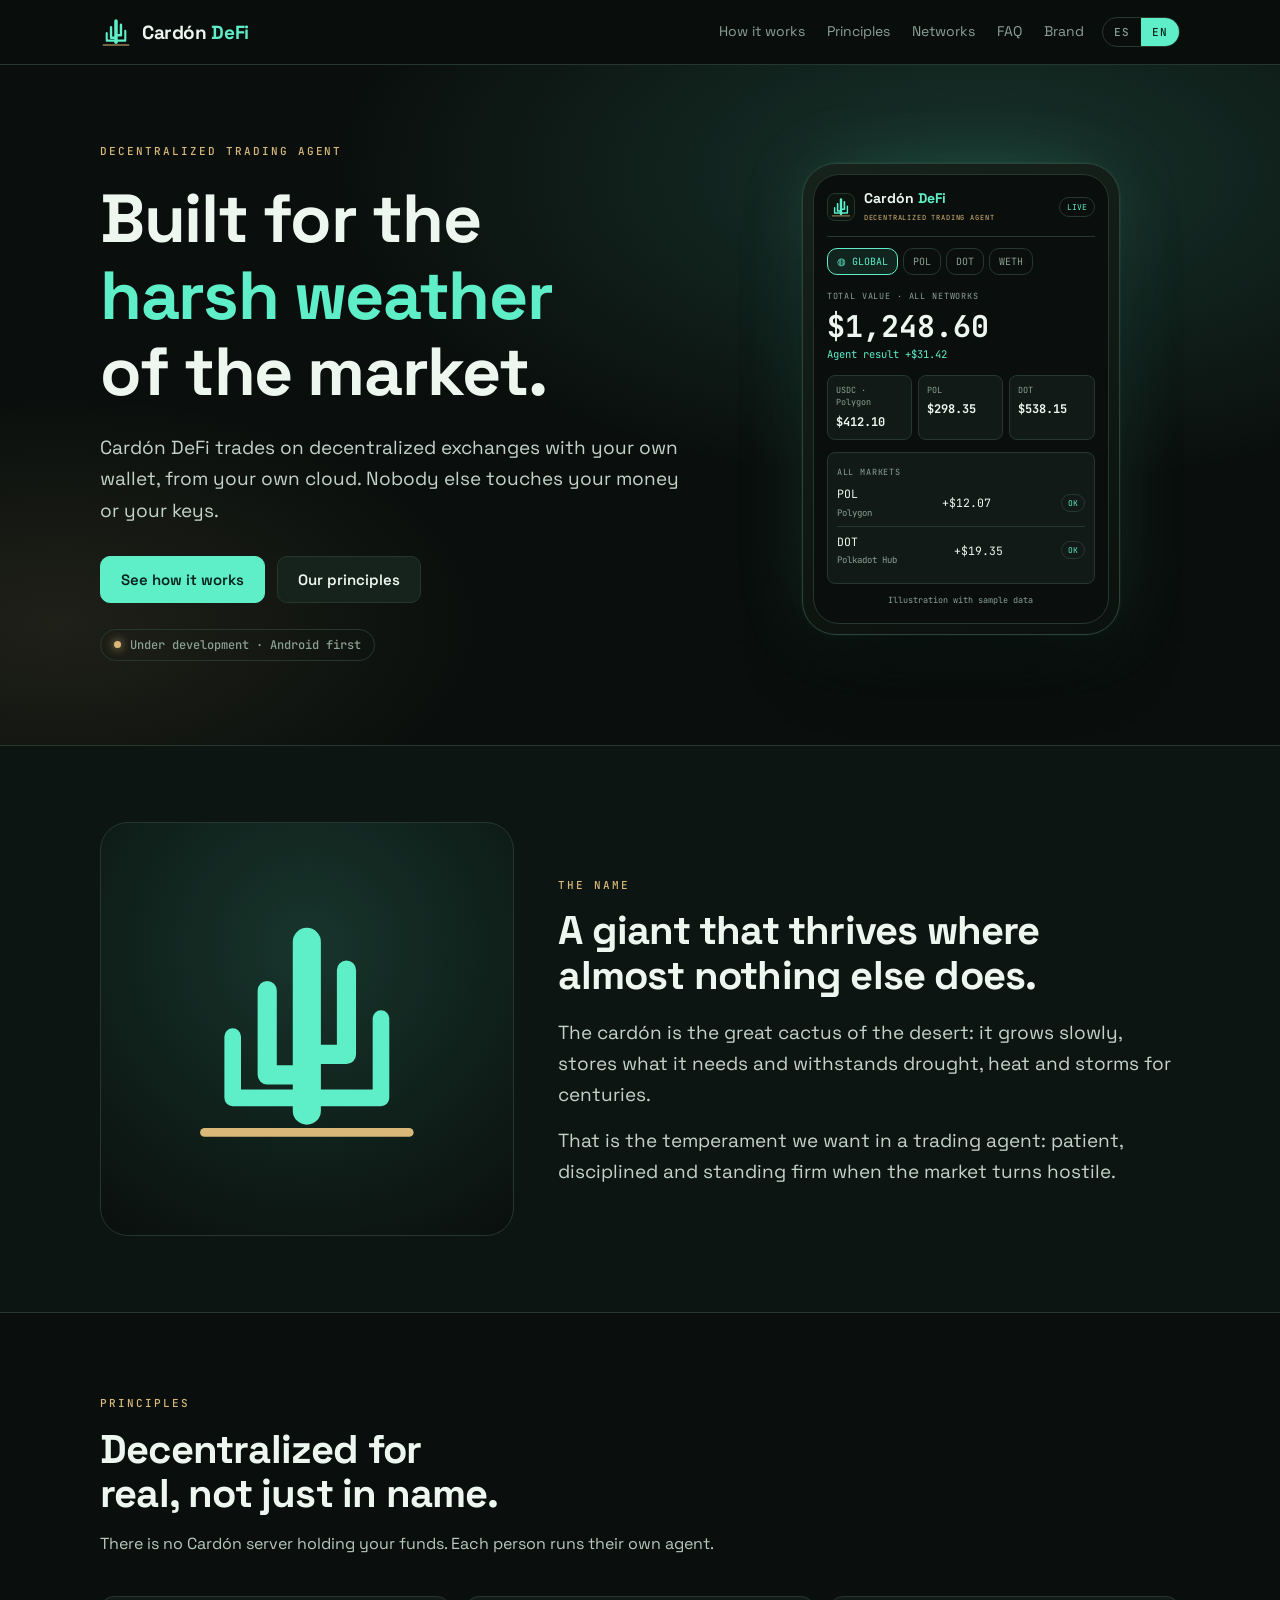
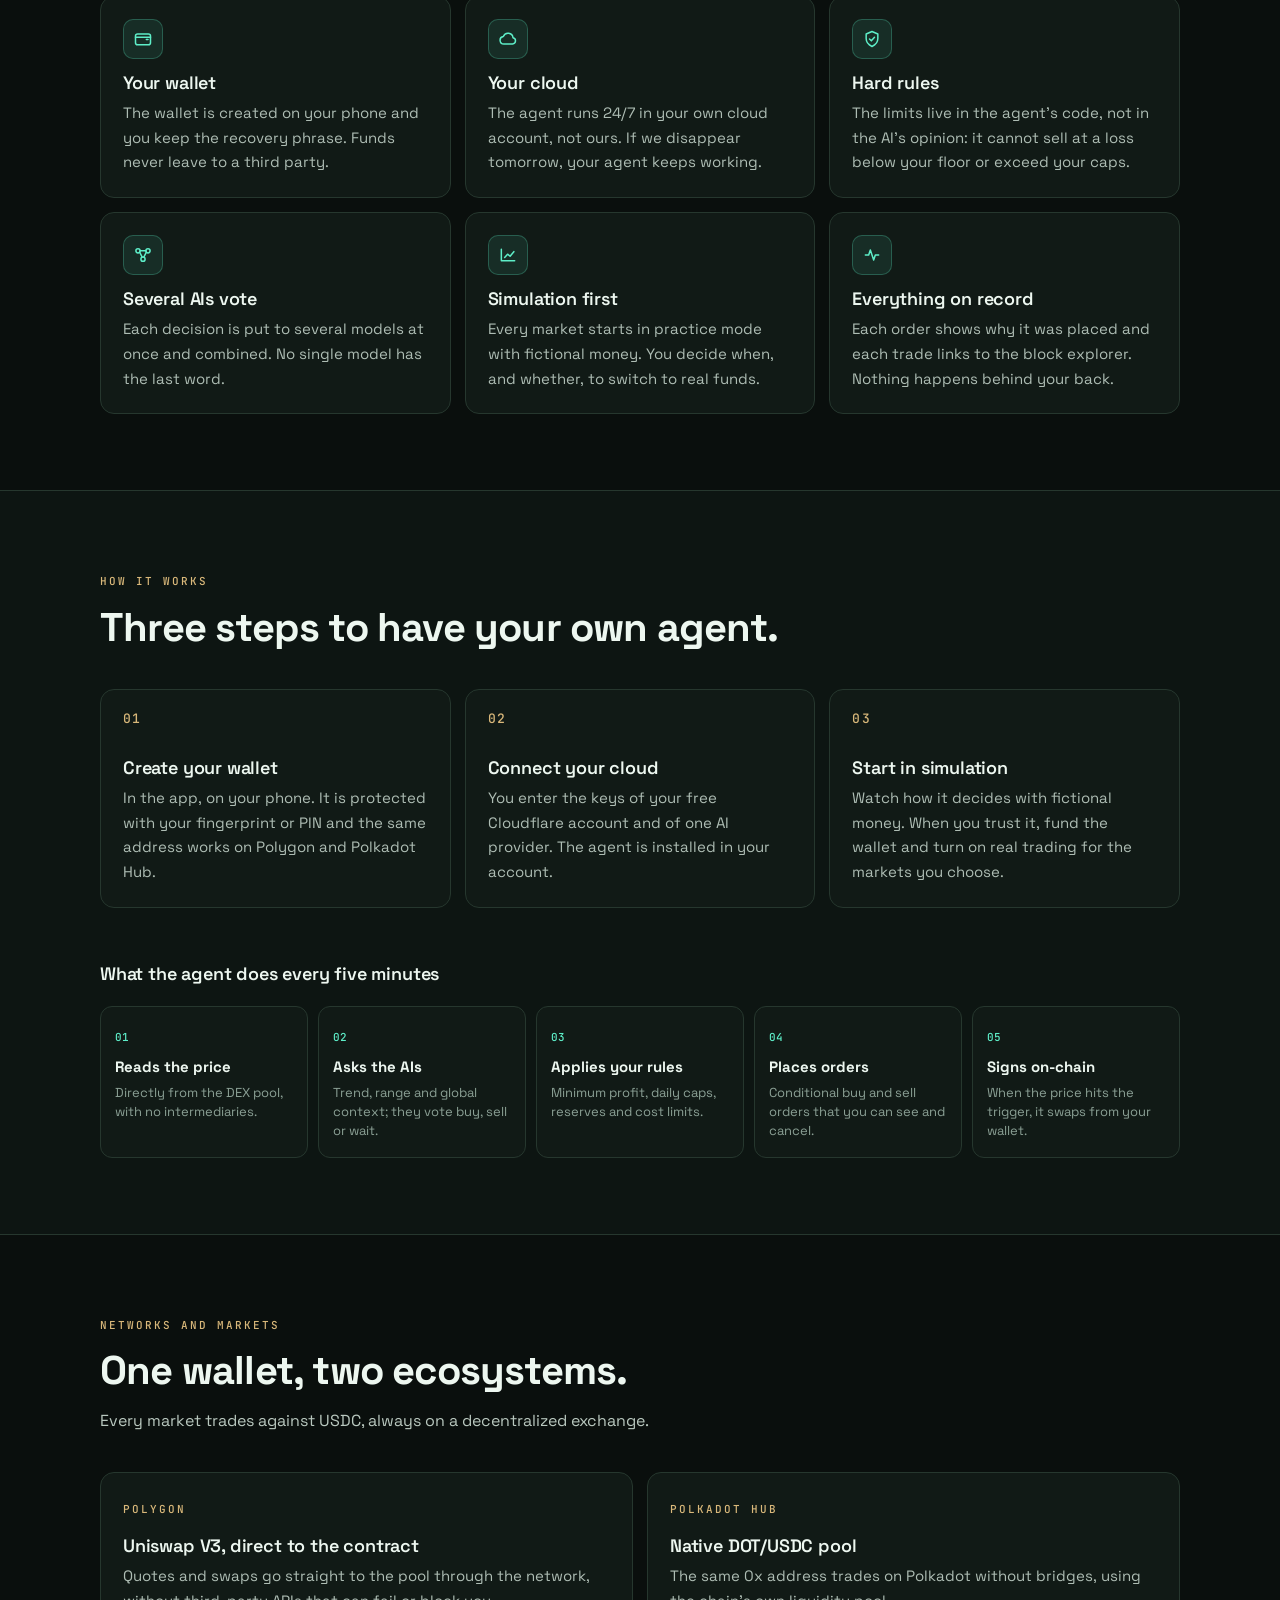
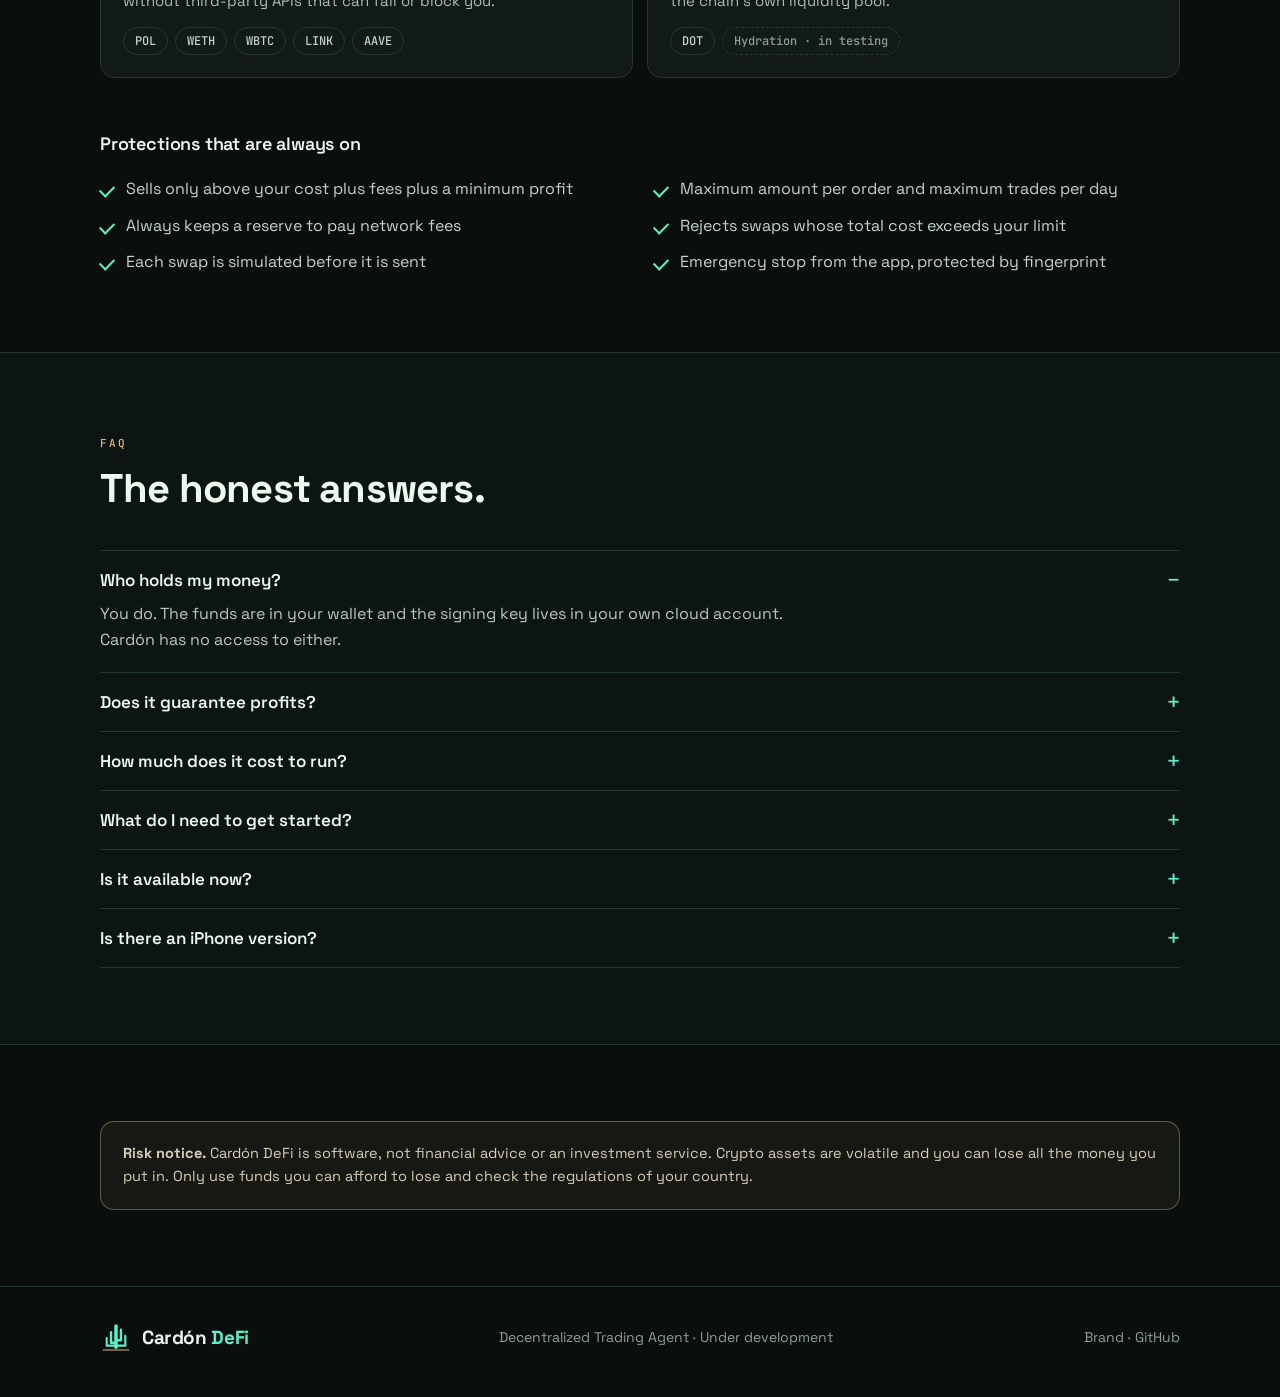
==== index.html @ 36d57e20 "Sitio y guía de marca de Cardón DeFi Co-Authored-By: Claude Opus 5.5 <noreply@anthropic.com>" ====
<!doctype html>
<html lang="es"><head><meta charset="utf-8"><meta name="viewport" content="width=device-width,initial-scale=1">
<title data-es="Cardón DeFi · Agente de Trading Descentralizado" data-en="Cardón DeFi · Decentralized Trading Agent">Cardón DeFi · Agente de Trading Descentralizado</title>
<meta name="description" content="Agente de trading que opera en DEX con tu propia wallet y desde tu propia nube. Nadie más custodia tu dinero ni tus claves.">
<meta name="theme-color" content="#0a0f0d">
<link rel="canonical" href="https://tradiabot.github.io/cardon/">
<meta property="og:type" content="website"><meta property="og:title" content="Cardón DeFi · Agente de Trading Descentralizado"><meta property="og:description" content="Agente de trading que opera en DEX con tu propia wallet y desde tu propia nube. Nadie más custodia tu dinero ni tus claves."><meta property="og:image" content="https://tradiabot.github.io/cardon/assets/og.png"><meta property="og:url" content="https://tradiabot.github.io/cardon/">
<meta name="twitter:card" content="summary_large_image">
<link rel="icon" href="assets/favicon.svg" type="image/svg+xml"><link rel="apple-touch-icon" href="assets/icon-192.png">
<link rel="preconnect" href="https://fonts.googleapis.com"><link rel="preconnect" href="https://fonts.gstatic.com" crossorigin>
<link href="https://fonts.googleapis.com/css2?family=JetBrains+Mono:wght@400;500;700&family=Space+Grotesk:wght@400;500;600;700&display=swap" rel="stylesheet">
<link rel="stylesheet" href="style.css"></head><body>
<header class="nav"><div class="wrap"><a class="logo" href="./" aria-label="Cardón DeFi"><svg viewBox="0 0 100 100" fill="none" stroke-linecap="round" stroke-linejoin="round" aria-hidden="true"><path d="M50 82 L50 16" stroke="currentColor" stroke-width="11"/><path d="M50 60 L65.5 60 L65.5 27" stroke="currentColor" stroke-width="7.5"/><path d="M50 68 L34.5 68 L34.5 35" stroke="currentColor" stroke-width="7.5"/><path d="M50 77 L21 77 L21 53" stroke="currentColor" stroke-width="6.5"/><path d="M50 77 L79 77 L79 46" stroke="currentColor" stroke-width="6.5"/><path d="M10 90.5 L90 90.5" stroke="#d9b87a" stroke-width="3.5"/></svg><span>Cardón <b>DeFi</b></span></a>
<nav><a href="./#como" data-en="How it works">Cómo funciona</a><a href="./#principios" data-en="Principles">Principios</a><a href="./#redes" data-en="Networks">Redes</a><a href="./#preguntas" data-en="FAQ">Preguntas</a><a href="brand.html" data-en="Brand">Marca</a></nav>
<div class="lang" role="group" aria-label="Idioma / Language"><button data-lang="es" aria-pressed="true">ES</button><button data-lang="en" aria-pressed="false">EN</button></div></div></header>

<main>
<section class="hero"><div class="wrap"><div>
<span class="eyebrow" data-en="Decentralized Trading Agent">Agente de Trading Descentralizado</span>
<h1 data-en="Built for the <span class='accent'>harsh weather</span> of the market.">Hecho para la <span class="accent">intemperie</span> del mercado.</h1>
<p class="lead" data-en="Cardón DeFi trades on decentralized exchanges with your own wallet, from your own cloud. Nobody else touches your money or your keys.">Cardón DeFi opera en exchanges descentralizados con tu propia wallet y desde tu propia nube. Nadie más toca tu dinero ni tus claves.</p>
<div class="cta"><a class="btn primary" href="#como" data-en="See how it works">Ver cómo funciona</a><a class="btn" href="#principios" data-en="Our principles">Nuestros principios</a></div>
<div class="status"><i></i><span data-en="Under development · Android first">En desarrollo · primero en Android</span></div>
</div>
<div class="phone" aria-hidden="true"><div class="screen">
<div class="s-top"><svg viewBox="0 0 100 100" fill="none" stroke-linecap="round" stroke-linejoin="round" aria-hidden="true"><path d="M50 82 L50 16" stroke="currentColor" stroke-width="11"/><path d="M50 60 L65.5 60 L65.5 27" stroke="currentColor" stroke-width="7.5"/><path d="M50 68 L34.5 68 L34.5 35" stroke="currentColor" stroke-width="7.5"/><path d="M50 77 L21 77 L21 53" stroke="currentColor" stroke-width="6.5"/><path d="M50 77 L79 77 L79 46" stroke="currentColor" stroke-width="6.5"/><path d="M10 90.5 L90 90.5" stroke="#d9b87a" stroke-width="3.5"/></svg><div><b>Cardón <em>DeFi</em></b><small>DECENTRALIZED TRADING AGENT</small></div><span class="s-pill">LIVE</span></div>
<div class="chips"><span class="on">◍ GLOBAL</span><span>POL</span><span>DOT</span><span>WETH</span></div>
<span class="s-label" data-en="TOTAL VALUE · ALL NETWORKS">VALOR TOTAL · TODAS LAS REDES</span><div class="s-total">$1,248.60</div><div class="s-pnl" data-en="Agent result +$31.42">Resultado del agente +$31.42</div>
<div class="s-cards"><div><small>USDC · Polygon</small><b>$412.10</b></div><div><small>POL</small><b>$298.35</b></div><div><small>DOT</small><b>$538.15</b></div></div>
<div class="s-panel"><span class="s-label" data-en="ALL MARKETS">TODOS LOS MERCADOS</span>
<div class="s-row"><span>POL<br><small>Polygon</small></span><span>+$12.07</span><span class="s-ok">OK</span></div>
<div class="s-row"><span>DOT<br><small>Polkadot Hub</small></span><span>+$19.35</span><span class="s-ok">OK</span></div></div>
<div class="s-foot" data-en="Illustration with sample data">Ilustración con datos de ejemplo</div>
</div></div>
</div></section>

<section class="alt" id="nombre"><div class="wrap story">
<div class="big"><svg viewBox="0 0 100 100" fill="none" stroke-linecap="round" stroke-linejoin="round" aria-hidden="true"><path d="M50 82 L50 16" stroke="currentColor" stroke-width="11"/><path d="M50 60 L65.5 60 L65.5 27" stroke="currentColor" stroke-width="7.5"/><path d="M50 68 L34.5 68 L34.5 35" stroke="currentColor" stroke-width="7.5"/><path d="M50 77 L21 77 L21 53" stroke="currentColor" stroke-width="6.5"/><path d="M50 77 L79 77 L79 46" stroke="currentColor" stroke-width="6.5"/><path d="M10 90.5 L90 90.5" stroke="#d9b87a" stroke-width="3.5"/></svg></div>
<div><span class="eyebrow" data-en="The name">El nombre</span>
<h2 style="margin:12px 0 18px" data-en="A giant that thrives where almost nothing else does.">Un gigante que prospera donde casi nada más lo hace.</h2>
<p class="lead" data-en="The cardón is the great cactus of the desert: it grows slowly, stores what it needs and withstands drought, heat and storms for centuries.">El cardón es el gran cactus del desierto: crece despacio, guarda lo que necesita y resiste la sequía, el calor y las tormentas durante siglos.</p>
<p class="lead" data-en="That is the temperament we want in a trading agent: patient, disciplined and standing firm when the market turns hostile.">Ese es el temperamento que buscamos en un agente de trading: paciente, disciplinado y firme cuando el mercado se pone hostil.</p></div>
</div></section>

<section id="principios"><div class="wrap">
<div class="head"><span class="eyebrow" data-en="Principles">Principios</span><h2 data-en="Decentralized for real, not just in name.">Descentralizado de verdad, no solo de nombre.</h2><p data-en="There is no Cardón server holding your funds. Each person runs their own agent.">No existe un servidor de Cardón que guarde tus fondos. Cada persona corre su propio agente.</p></div>
<div class="grid g3">
<div class="card"><span class="ico"><svg viewBox="0 0 24 24" fill="none" stroke="currentColor" stroke-width="1.8" stroke-linecap="round" stroke-linejoin="round" aria-hidden="true"><rect x="3" y="6" width="18" height="13" rx="2.5"/><path d="M16 12.5h2M3 10h18"/></svg></span><h3 data-en="Your wallet">Tu wallet</h3><p data-en="The wallet is created on your phone and you keep the recovery phrase. Funds never leave to a third party.">La wallet se crea en tu teléfono y la frase de respaldo la guardas tú. Los fondos nunca pasan por un tercero.</p></div>
<div class="card"><span class="ico"><svg viewBox="0 0 24 24" fill="none" stroke="currentColor" stroke-width="1.8" stroke-linecap="round" stroke-linejoin="round" aria-hidden="true"><path d="M7 18a4.5 4.5 0 0 1-.6-8.96A6 6 0 0 1 18 10.5a3.8 3.8 0 0 1-.5 7.5z"/></svg></span><h3 data-en="Your cloud">Tu nube</h3><p data-en="The agent runs 24/7 in your own cloud account, not ours. If we disappear tomorrow, your agent keeps working.">El agente corre 24/7 en tu propia cuenta de nube, no en la nuestra. Si mañana desaparecemos, tu agente sigue funcionando.</p></div>
<div class="card"><span class="ico"><svg viewBox="0 0 24 24" fill="none" stroke="currentColor" stroke-width="1.8" stroke-linecap="round" stroke-linejoin="round" aria-hidden="true"><path d="M12 3l7 3v5.5c0 4.3-2.9 7.6-7 9.5-4.1-1.9-7-5.2-7-9.5V6z"/><path d="M9 12l2.2 2.2L15 10"/></svg></span><h3 data-en="Hard rules">Reglas duras</h3><p data-en="The limits live in the agent's code, not in the AI's opinion: it cannot sell at a loss below your floor or exceed your caps.">Los límites viven en el código del agente, no en la opinión de la IA: no puede vender bajo tu suelo de ganancia ni pasar tus topes.</p></div>
<div class="card"><span class="ico"><svg viewBox="0 0 24 24" fill="none" stroke="currentColor" stroke-width="1.8" stroke-linecap="round" stroke-linejoin="round" aria-hidden="true"><circle cx="6" cy="7" r="2.5"/><circle cx="18" cy="7" r="2.5"/><circle cx="12" cy="17" r="2.5"/><path d="M8 8.5l3 6M16 8.5l-3 6M8.5 7h7"/></svg></span><h3 data-en="Several AIs vote">Varias IAs votan</h3><p data-en="Each decision is put to several models at once and combined. No single model has the last word.">Cada decisión se consulta con varios modelos a la vez y se combina. Ningún modelo tiene la última palabra por sí solo.</p></div>
<div class="card"><span class="ico"><svg viewBox="0 0 24 24" fill="none" stroke="currentColor" stroke-width="1.8" stroke-linecap="round" stroke-linejoin="round" aria-hidden="true"><path d="M4 19V5M4 19h16"/><path d="M8 15l3.5-4 3 2.5L19 8"/></svg></span><h3 data-en="Simulation first">Simulación primero</h3><p data-en="Every market starts in practice mode with fictional money. You decide when, and whether, to switch to real funds.">Cada mercado empieza en modo práctica con dinero ficticio. Tú decides cuándo, y si acaso, pasar a dinero real.</p></div>
<div class="card"><span class="ico"><svg viewBox="0 0 24 24" fill="none" stroke="currentColor" stroke-width="1.8" stroke-linecap="round" stroke-linejoin="round" aria-hidden="true"><path d="M4 12h4l2-6 4 12 2-6h4"/></svg></span><h3 data-en="Everything on record">Todo queda a la vista</h3><p data-en="Each order shows why it was placed and each trade links to the block explorer. Nothing happens behind your back.">Cada orden muestra por qué se puso y cada operación enlaza al explorador de bloques. Nada ocurre a tus espaldas.</p></div>
</div></div></section>

<section class="alt" id="como"><div class="wrap">
<div class="head"><span class="eyebrow" data-en="How it works">Cómo funciona</span><h2 data-en="Three steps to have your own agent.">Tres pasos para tener tu propio agente.</h2></div>
<div class="grid g3 steps">
<div class="card step"><h3 data-en="Create your wallet">Crea tu wallet</h3><p data-en="In the app, on your phone. It is protected with your fingerprint or PIN and the same address works on Polygon and Polkadot Hub.">En la app, en tu teléfono. Queda protegida con tu huella o PIN y la misma dirección sirve en Polygon y en Polkadot Hub.</p></div>
<div class="card step"><h3 data-en="Connect your cloud">Conecta tu nube</h3><p data-en="You enter the keys of your free Cloudflare account and of one AI provider. The agent is installed in your account.">Ingresas las claves de tu cuenta gratuita de Cloudflare y de un proveedor de IA. El agente se instala en tu cuenta.</p></div>
<div class="card step"><h3 data-en="Start in simulation">Empieza en simulación</h3><p data-en="Watch how it decides with fictional money. When you trust it, fund the wallet and turn on real trading for the markets you choose.">Observa cómo decide con dinero ficticio. Cuando confíes, fondea la wallet y activa el dinero real en los mercados que elijas.</p></div>
</div>
<div class="head" style="margin:56px 0 22px"><h3 data-en="What the agent does every five minutes">Qué hace el agente cada cinco minutos</h3></div>
<div class="flow">
<div><span>01</span><b data-en="Reads the price">Lee el precio</b><small data-en="Directly from the DEX pool, with no intermediaries.">Directo del pool del DEX, sin intermediarios.</small></div>
<div><span>02</span><b data-en="Asks the AIs">Consulta a las IAs</b><small data-en="Trend, range and global context; they vote buy, sell or wait.">Tendencia, rango y panorama global; votan comprar, vender o esperar.</small></div>
<div><span>03</span><b data-en="Applies your rules">Aplica tus reglas</b><small data-en="Minimum profit, daily caps, reserves and cost limits.">Ganancia mínima, topes diarios, reservas y límite de coste.</small></div>
<div><span>04</span><b data-en="Places orders">Deja órdenes</b><small data-en="Conditional buy and sell orders that you can see and cancel.">Órdenes condicionales de compra y venta que puedes ver y cancelar.</small></div>
<div><span>05</span><b data-en="Signs on-chain">Firma en la cadena</b><small data-en="When the price hits the trigger, it swaps from your wallet.">Cuando el precio llega al disparo, intercambia desde tu wallet.</small></div>
</div></div></section>

<section id="redes"><div class="wrap">
<div class="head"><span class="eyebrow" data-en="Networks and markets">Redes y mercados</span><h2 data-en="One wallet, two ecosystems.">Una wallet, dos ecosistemas.</h2><p data-en="Every market trades against USDC, always on a decentralized exchange.">Todos los mercados operan contra USDC, siempre en un exchange descentralizado.</p></div>
<div class="nets">
<div class="card"><span class="eyebrow">Polygon</span><h3 data-en="Uniswap V3, direct to the contract">Uniswap V3, directo al contrato</h3><p data-en="Quotes and swaps go straight to the pool through the network, without third-party APIs that can fail or block you.">Las cotizaciones y los intercambios van directo al pool a través de la red, sin APIs de terceros que puedan fallar o bloquearte.</p><div class="tags"><span>POL</span><span>WETH</span><span>WBTC</span><span>LINK</span><span>AAVE</span></div></div>
<div class="card"><span class="eyebrow">Polkadot Hub</span><h3 data-en="Native DOT/USDC pool">Pool nativo DOT/USDC</h3><p data-en="The same 0x address trades on Polkadot without bridges, using the chain's own liquidity pool.">La misma dirección 0x opera en Polkadot sin puentes, usando el pool de liquidez propio de la cadena.</p><div class="tags"><span>DOT</span><span class="soon" data-en="Hydration · in testing">Hydration · en pruebas</span></div></div>
</div>
<div class="head" style="margin:56px 0 22px"><h3 data-en="Protections that are always on">Protecciones siempre activas</h3></div>
<ul class="rules">
<li data-en="Sells only above your cost plus fees plus a minimum profit">Vende solo por encima de tu coste más comisiones más una ganancia mínima</li>
<li data-en="Maximum amount per order and maximum trades per day">Monto máximo por orden y máximo de operaciones al día</li>
<li data-en="Always keeps a reserve to pay network fees">Conserva siempre una reserva para pagar comisiones de red</li>
<li data-en="Rejects swaps whose total cost exceeds your limit">Rechaza intercambios cuyo coste total supere tu límite</li>
<li data-en="Each swap is simulated before it is sent">Cada intercambio se simula antes de enviarse</li>
<li data-en="Emergency stop from the app, protected by fingerprint">Parada de emergencia desde la app, protegida con huella</li>
</ul></div></section>

<section class="alt" id="preguntas"><div class="wrap">
<div class="head"><span class="eyebrow" data-en="FAQ">Preguntas</span><h2 data-en="The honest answers.">Las respuestas honestas.</h2></div>
<details open><summary data-en="Who holds my money?">¿Quién guarda mi dinero?</summary><p data-en="You do. The funds are in your wallet and the signing key lives in your own cloud account. Cardón has no access to either.">Tú. Los fondos están en tu wallet y la clave de firma vive en tu propia cuenta de nube. Cardón no tiene acceso a ninguna de las dos.</p></details>
<details><summary data-en="Does it guarantee profits?">¿Garantiza ganancias?</summary><p data-en="No. It is an automation tool with rules that limit mistakes, not a promise of returns. You can lose money, especially in falling markets.">No. Es una herramienta de automatización con reglas que limitan errores, no una promesa de rendimiento. Puedes perder dinero, sobre todo en mercados a la baja.</p></details>
<details><summary data-en="How much does it cost to run?">¿Cuánto cuesta operarlo?</summary><p data-en="The agent is designed to fit in the free plans of Cloudflare and of the AI providers. You pay the network fees and the DEX fee on each swap. Cardón's own pricing will be announced at launch.">El agente está diseñado para caber en los planes gratuitos de Cloudflare y de los proveedores de IA. Tú pagas las comisiones de red y la del DEX en cada intercambio. El precio de Cardón se anunciará en el lanzamiento.</p></details>
<details><summary data-en="What do I need to get started?">¿Qué necesito para empezar?</summary><p data-en="An Android phone, a free Cloudflare account and a free key from an AI provider. The app guides you through entering each one.">Un teléfono Android, una cuenta gratuita de Cloudflare y una clave gratuita de un proveedor de IA. La app te guía para ingresar cada una.</p></details>
<details><summary data-en="Is it available now?">¿Ya está disponible?</summary><p data-en="Not yet. It is under development and being tested with real funds by its author. There is no public download for now.">Todavía no. Está en desarrollo y su autor lo prueba con fondos reales. Por ahora no hay descarga pública.</p></details>
<details><summary data-en="Is there an iPhone version?">¿Hay versión para iPhone?</summary><p data-en="Not for now. The first version is for Android.">Por ahora no. La primera versión es para Android.</p></details>
</div></section>

<section><div class="wrap"><div class="risk"><b data-en="Risk notice.">Aviso de riesgo.</b> <span data-en="Cardón DeFi is software, not financial advice or an investment service. Crypto assets are volatile and you can lose all the money you put in. Only use funds you can afford to lose and check the regulations of your country.">Cardón DeFi es software, no asesoría financiera ni un servicio de inversión. Los criptoactivos son volátiles y puedes perder todo el dinero que pongas. Usa solo fondos que puedas permitirte perder y revisa la regulación de tu país.</span></div></div></section>
</main>
<footer><div class="wrap"><a class="logo" href="./"><svg viewBox="0 0 100 100" fill="none" stroke-linecap="round" stroke-linejoin="round" aria-hidden="true"><path d="M50 82 L50 16" stroke="currentColor" stroke-width="11"/><path d="M50 60 L65.5 60 L65.5 27" stroke="currentColor" stroke-width="7.5"/><path d="M50 68 L34.5 68 L34.5 35" stroke="currentColor" stroke-width="7.5"/><path d="M50 77 L21 77 L21 53" stroke="currentColor" stroke-width="6.5"/><path d="M50 77 L79 77 L79 46" stroke="currentColor" stroke-width="6.5"/><path d="M10 90.5 L90 90.5" stroke="#d9b87a" stroke-width="3.5"/></svg><span>Cardón <b>DeFi</b></span></a>
<span data-en="Decentralized Trading Agent · Under development">Agente de Trading Descentralizado · En desarrollo</span>
<span><a href="brand.html" data-en="Brand">Marca</a> · <a href="https://github.com/tradiabot">GitHub</a></span></div></footer>
<script src="i18n.js"></script></body></html>
---- style.css ----
:root{--bg:#0a0f0d;--bg2:#0d1512;--panel:#111a16;--panel2:#16221c;--line:#26372e;--text:#edf7f0;--muted:#8ba095;--mint:#5eeec8;--mint-deep:#0f6b55;--sand:#d9b87a;--red:#ff7080;--display:'Space Grotesk','Segoe UI',system-ui,sans-serif;--mono:'JetBrains Mono',ui-monospace,SFMono-Regular,Menlo,monospace}
*{box-sizing:border-box}html{scroll-behavior:smooth}
body{margin:0;background:var(--bg);color:var(--text);font:16px/1.65 var(--display);-webkit-font-smoothing:antialiased;overflow-x:hidden}
a{color:var(--mint);text-decoration:none}a:hover{text-decoration:underline}
.wrap{max-width:1120px;margin:0 auto;padding:0 20px}
.mono{font-family:var(--mono)}.muted{color:var(--muted)}
.eyebrow{font:500 11px/1.4 var(--mono);letter-spacing:.18em;text-transform:uppercase;color:var(--sand)}
h1,h2,h3{font-family:var(--display);line-height:1.12;margin:0;letter-spacing:-.02em;text-wrap:balance}
h1{font-size:clamp(36px,6.4vw,68px);font-weight:700}h2{font-size:clamp(27px,3.8vw,40px);font-weight:700}h3{font-size:18px;font-weight:600;letter-spacing:-.01em}
p{margin:0}.lead{font-size:clamp(16px,1.9vw,19px);color:#c4d3ca;max-width:56ch}
.accent{color:var(--mint)}
/* nav */
.nav{position:sticky;top:0;z-index:20;background:rgba(10,15,13,.86);backdrop-filter:blur(12px);border-bottom:1px solid var(--line)}
.nav .wrap{display:flex;align-items:center;gap:18px;height:64px}
.logo{display:flex;align-items:center;gap:10px;color:var(--text);font:700 19px var(--display);letter-spacing:-.02em;flex:none}.logo:hover{text-decoration:none}
.logo svg{width:32px;height:32px;color:var(--mint)}.logo b{color:var(--mint);font-weight:700}
.nav nav{display:flex;gap:22px;margin-left:auto;font-size:14px}.nav nav a{color:var(--muted)}.nav nav a:hover{color:var(--text);text-decoration:none}
.lang{display:flex;border:1px solid var(--line);border-radius:999px;overflow:hidden;flex:none}
.lang button{font:500 11px var(--mono);letter-spacing:.08em;background:transparent;color:var(--muted);border:0;padding:7px 11px;cursor:pointer}
.lang button[aria-pressed=true]{background:var(--mint);color:#06231b}
@media(max-width:820px){.nav nav{display:none}.lang{margin-left:auto}}
/* botones */
.btn{display:inline-flex;align-items:center;gap:8px;font:600 15px var(--display);padding:13px 20px;border-radius:10px;border:1px solid var(--line);color:var(--text);background:var(--panel2)}
.btn:hover{text-decoration:none;border-color:var(--mint)}.btn.primary{background:var(--mint);border-color:var(--mint);color:#06231b}.btn.primary:hover{filter:brightness(1.07)}
/* hero */
.hero{position:relative;padding:72px 0 84px;overflow:hidden}
.hero::before{content:"";position:absolute;inset:-20% -10% auto;height:120%;background:radial-gradient(60% 55% at 72% 30%,rgba(94,238,200,.16),transparent 70%),radial-gradient(40% 40% at 12% 85%,rgba(217,184,122,.10),transparent 70%);pointer-events:none}
.hero .wrap{position:relative;display:grid;grid-template-columns:1.15fr .85fr;gap:48px;align-items:center}
.hero h1{margin:18px 0 22px}.cta{display:flex;flex-wrap:wrap;gap:12px;margin-top:30px}
.status{display:inline-flex;align-items:center;gap:9px;margin-top:26px;font:500 12px var(--mono);color:var(--muted);border:1px solid var(--line);border-radius:999px;padding:7px 13px}
.status i{width:7px;height:7px;border-radius:50%;background:var(--sand);box-shadow:0 0 10px var(--sand)}
@media(max-width:900px){.hero{padding:44px 0 56px}.hero .wrap{grid-template-columns:1fr;gap:40px}}
/* teléfono */
.phone{justify-self:center;width:min(100%,318px);border:1px solid #2d4338;border-radius:34px;padding:10px;background:linear-gradient(160deg,#16221c,#0b110e);box-shadow:0 40px 80px -30px rgba(0,0,0,.8),0 0 0 1px rgba(94,238,200,.06),0 0 80px -20px rgba(94,238,200,.25)}
.screen{border-radius:26px;background:var(--bg);border:1px solid var(--line);padding:14px 13px 16px;font:11.5px/1.5 var(--mono)}
.s-top{display:flex;align-items:center;gap:9px;padding-bottom:11px;border-bottom:1px solid var(--line)}
.s-top svg{width:28px;height:28px;color:var(--mint);border:1px solid var(--line);border-radius:8px;padding:2px;background:#0c1410}
.s-top b{font:700 14px var(--display);display:block}.s-top b em{font-style:normal;color:var(--mint)}.s-top small{font-size:7px;letter-spacing:.12em;color:var(--sand)}
.s-pill{margin-left:auto;font-size:8px;border:1px solid var(--line);border-radius:999px;padding:3px 7px;color:var(--mint)}
.chips{display:flex;gap:5px;margin:11px 0}.chips span{border:1px solid var(--line);border-radius:10px;padding:5px 9px;font-size:10px;text-align:center;color:var(--muted)}.chips span.on{border-color:var(--mint);color:var(--mint);background:rgba(94,238,200,.09)}
.s-label{font-size:8.5px;letter-spacing:.1em;color:var(--muted)}.s-total{font:700 30px var(--mono);margin:3px 0 1px}.s-pnl{color:var(--mint);font-size:10.5px}
.s-cards{display:grid;grid-template-columns:repeat(3,1fr);gap:6px;margin:12px 0}.s-cards div{background:var(--panel);border:1px solid var(--line);border-radius:8px;padding:8px}.s-cards small{display:block;color:var(--muted);font-size:8.5px}.s-cards b{display:block;font-size:12px;margin-top:4px}
.s-panel{background:var(--panel);border:1px solid var(--line);border-radius:8px;padding:9px}.s-row{display:flex;justify-content:space-between;align-items:center;padding:6px 0;border-top:1px solid var(--line)}.s-row:first-of-type{border-top:0}.s-row small{color:var(--muted);font-size:9px}.s-ok{color:var(--mint);font-size:8px;border:1px solid var(--line);border-radius:999px;padding:2px 6px}
.s-foot{margin-top:10px;font-size:8.5px;color:var(--muted);text-align:center}
/* secciones */
section{padding:76px 0}section.alt{background:var(--bg2);border-block:1px solid var(--line)}
.head{max-width:680px;margin-bottom:38px}.head h2{margin:12px 0 14px}.head p{color:#b9c8bf}
.grid{display:grid;gap:14px}.g3{grid-template-columns:repeat(3,1fr)}.g2{grid-template-columns:repeat(2,1fr)}
@media(max-width:900px){.g3{grid-template-columns:1fr 1fr}}@media(max-width:620px){.g3,.g2{grid-template-columns:1fr}section{padding:54px 0}}
.card{background:var(--panel);border:1px solid var(--line);border-radius:14px;padding:22px}.card h3{margin:14px 0 8px}.card p{color:#aebdb4;font-size:15px}
.ico{width:40px;height:40px;border-radius:10px;display:grid;place-items:center;background:rgba(94,238,200,.09);border:1px solid rgba(94,238,200,.25);color:var(--mint)}.ico svg{width:20px;height:20px}
.story{display:grid;grid-template-columns:.8fr 1.2fr;gap:44px;align-items:center}.story .big{display:grid;place-items:center;aspect-ratio:1;border-radius:28px;border:1px solid var(--line);background:radial-gradient(circle at 50% 30%,#17352c,#0a0f0d);color:var(--mint)}.story .big svg{width:62%}
.story p+p{margin-top:14px}@media(max-width:820px){.story{grid-template-columns:1fr}.story .big{max-width:260px}}
.steps{counter-reset:s}.step{position:relative;padding-top:54px}.step::before{counter-increment:s;content:"0" counter(s);position:absolute;top:20px;left:22px;font:500 13px var(--mono);color:var(--sand);letter-spacing:.1em}
.flow{display:grid;grid-template-columns:repeat(5,1fr);gap:10px}.flow div{background:var(--panel);border:1px solid var(--line);border-radius:12px;padding:16px 14px;position:relative}.flow b{display:block;font-size:15px;margin:6px 0 4px}.flow small{color:var(--muted);font-size:13px;line-height:1.45;display:block}.flow span{font:500 11px var(--mono);color:var(--mint)}
@media(max-width:900px){.flow{grid-template-columns:1fr 1fr}}@media(max-width:520px){.flow{grid-template-columns:1fr}}
.rules{list-style:none;padding:0;margin:0;display:grid;grid-template-columns:1fr 1fr;gap:10px 28px}.rules li{padding-left:26px;position:relative;color:#c4d3ca}.rules li::before{content:"";position:absolute;left:0;top:.55em;width:12px;height:7px;border-left:2px solid var(--mint);border-bottom:2px solid var(--mint);transform:rotate(-45deg)}@media(max-width:620px){.rules{grid-template-columns:1fr}}
.nets{display:grid;grid-template-columns:1fr 1fr;gap:14px}@media(max-width:620px){.nets{grid-template-columns:1fr}}
.tags{display:flex;flex-wrap:wrap;gap:7px;margin-top:14px}.tags span{font:500 12px var(--mono);border:1px solid var(--line);border-radius:999px;padding:5px 11px;color:#c4d3ca}.tags span.soon{color:var(--muted);border-style:dashed}
details{border-top:1px solid var(--line);padding:18px 0}details:last-child{border-bottom:1px solid var(--line)}summary{cursor:pointer;font:600 17px var(--display);list-style:none;display:flex;justify-content:space-between;gap:16px}summary::-webkit-details-marker{display:none}summary::after{content:"+";color:var(--mint);font:400 22px var(--mono);line-height:1}details[open] summary::after{content:"–"}details p{margin-top:10px;color:#b9c8bf;max-width:70ch}
.risk{border:1px solid rgba(217,184,122,.4);background:rgba(217,184,122,.06);border-radius:14px;padding:20px 22px;color:#d8cdb6;font-size:14.5px}
footer{border-top:1px solid var(--line);padding:34px 0 44px;color:var(--muted);font-size:14px}footer .wrap{display:flex;flex-wrap:wrap;gap:14px 28px;align-items:center;justify-content:space-between}footer a{color:var(--muted)}
/* marca */
.swatches{display:grid;grid-template-columns:repeat(4,1fr);gap:12px}@media(max-width:720px){.swatches{grid-template-columns:1fr 1fr}}
.sw{border:1px solid var(--line);border-radius:14px;overflow:hidden;background:var(--panel)}.sw i{display:block;height:92px}.sw div{padding:12px 14px}.sw b{display:block;font-size:15px}.sw code{font:12px var(--mono);color:var(--muted)}
.logo-box{border:1px solid var(--line);border-radius:14px;padding:34px 24px;display:grid;place-items:center;min-height:190px}.logo-box.light{background:#f1f5f1}.logo-box img{max-width:100%;height:84px}.logo-box.sq img{height:120px}
.dl{display:block;margin-top:9px;font:500 12px var(--mono)}
.type-a{font:700 46px/1.05 var(--display);letter-spacing:-.02em}.type-b{font:500 15px var(--mono);letter-spacing:.14em;color:var(--sand)}
table{width:100%;border-collapse:collapse;font-size:15px}th,td{text-align:left;padding:12px 10px;border-bottom:1px solid var(--line);vertical-align:top}th{font:500 11px var(--mono);letter-spacing:.12em;color:var(--muted);text-transform:uppercase}td.no{color:#e6a3ab}td.yes{color:#bfeee0}
.tbl{overflow-x:auto}
:focus-visible{outline:2px solid var(--mint);outline-offset:3px}
@media(prefers-reduced-motion:reduce){html{scroll-behavior:auto}}
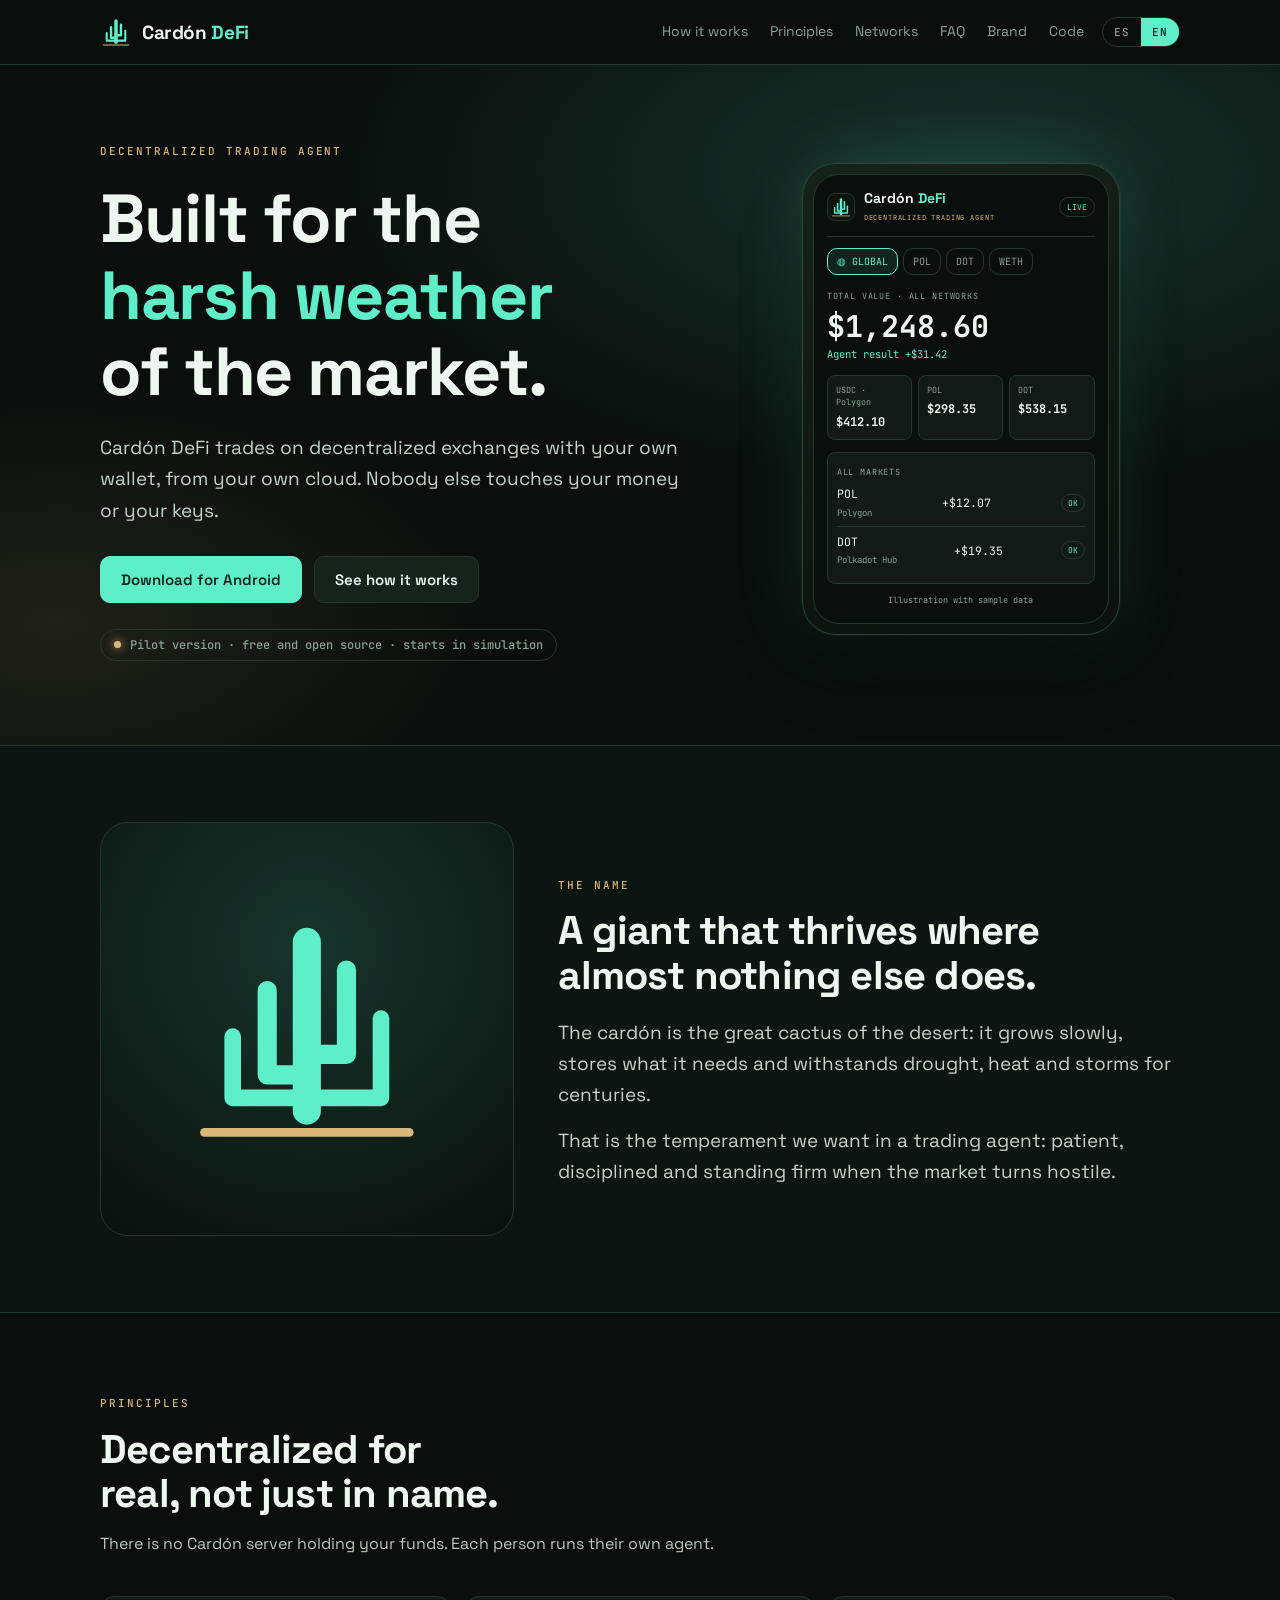
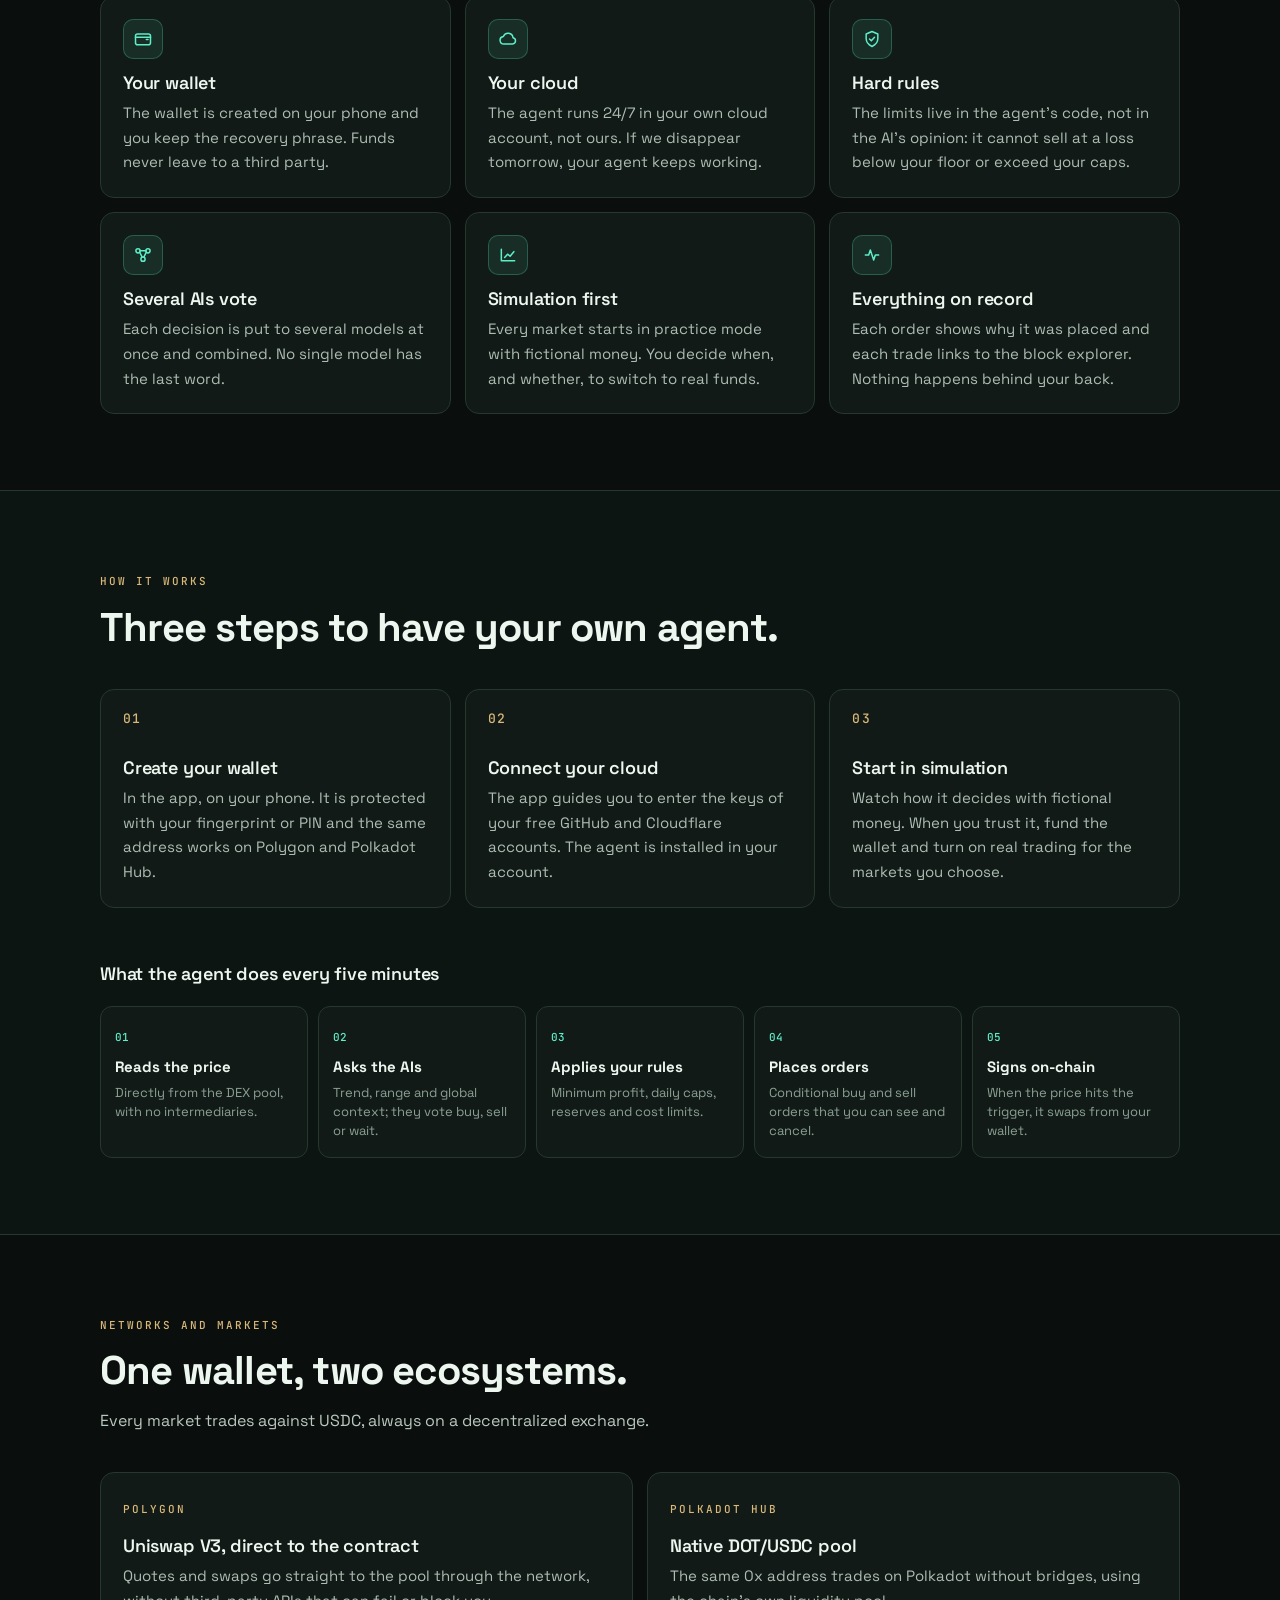
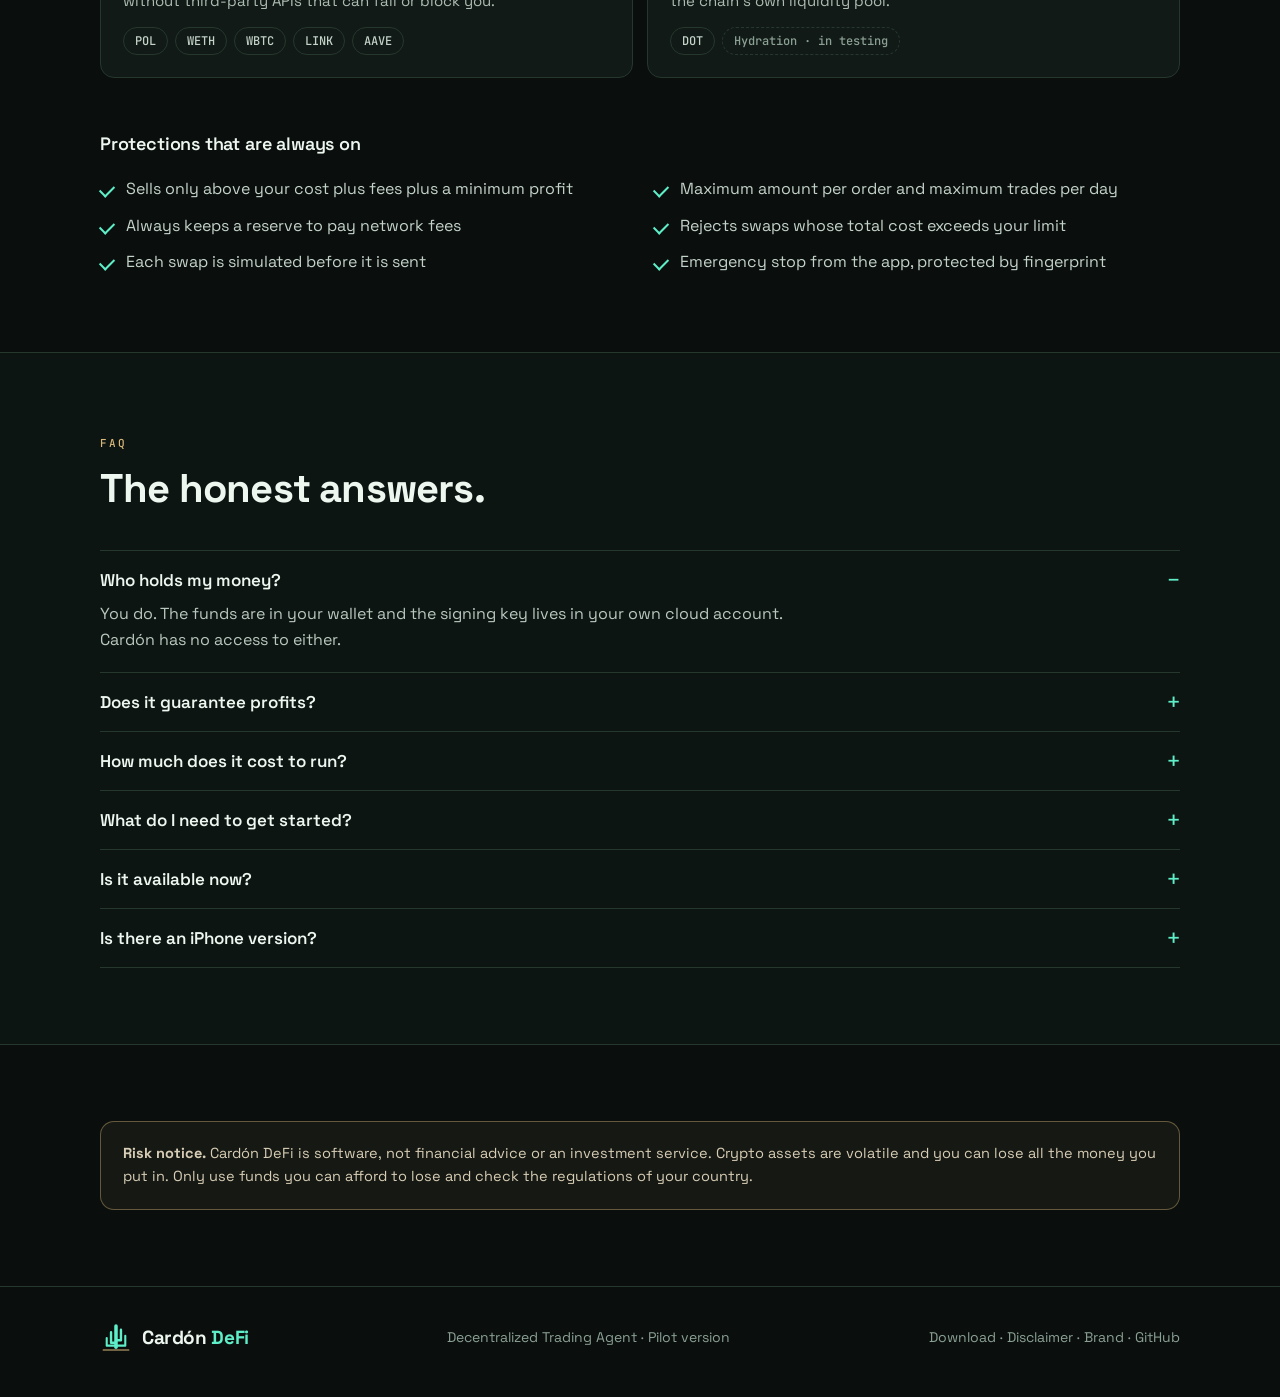
==== commit 7c10d03f: "Descarga del piloto y enlaces al código y al aviso legal Co-Authored-By: Claude Opus 5.5 <noreply@an" ====
--- a/index.html
+++ b/index.html
@@ -11,7 +11,7 @@
 <link href="https://fonts.googleapis.com/css2?family=JetBrains+Mono:wght@400;500;700&family=Space+Grotesk:wght@400;500;600;700&display=swap" rel="stylesheet">
 <link rel="stylesheet" href="style.css"></head><body>
 <header class="nav"><div class="wrap"><a class="logo" href="./" aria-label="Cardón DeFi"><svg viewBox="0 0 100 100" fill="none" stroke-linecap="round" stroke-linejoin="round" aria-hidden="true"><path d="M50 82 L50 16" stroke="currentColor" stroke-width="11"/><path d="M50 60 L65.5 60 L65.5 27" stroke="currentColor" stroke-width="7.5"/><path d="M50 68 L34.5 68 L34.5 35" stroke="currentColor" stroke-width="7.5"/><path d="M50 77 L21 77 L21 53" stroke="currentColor" stroke-width="6.5"/><path d="M50 77 L79 77 L79 46" stroke="currentColor" stroke-width="6.5"/><path d="M10 90.5 L90 90.5" stroke="#d9b87a" stroke-width="3.5"/></svg><span>Cardón <b>DeFi</b></span></a>
-<nav><a href="./#como" data-en="How it works">Cómo funciona</a><a href="./#principios" data-en="Principles">Principios</a><a href="./#redes" data-en="Networks">Redes</a><a href="./#preguntas" data-en="FAQ">Preguntas</a><a href="brand.html" data-en="Brand">Marca</a></nav>
+<nav><a href="./#como" data-en="How it works">Cómo funciona</a><a href="./#principios" data-en="Principles">Principios</a><a href="./#redes" data-en="Networks">Redes</a><a href="./#preguntas" data-en="FAQ">Preguntas</a><a href="brand.html" data-en="Brand">Marca</a><a href="https://github.com/tradiabot/cardon-defi" data-en="Code">Código</a></nav>
 <div class="lang" role="group" aria-label="Idioma / Language"><button data-lang="es" aria-pressed="true">ES</button><button data-lang="en" aria-pressed="false">EN</button></div></div></header>
 
 <main>
@@ -19,8 +19,8 @@
 <span class="eyebrow" data-en="Decentralized Trading Agent">Agente de Trading Descentralizado</span>
 <h1 data-en="Built for the <span class='accent'>harsh weather</span> of the market.">Hecho para la <span class="accent">intemperie</span> del mercado.</h1>
 <p class="lead" data-en="Cardón DeFi trades on decentralized exchanges with your own wallet, from your own cloud. Nobody else touches your money or your keys.">Cardón DeFi opera en exchanges descentralizados con tu propia wallet y desde tu propia nube. Nadie más toca tu dinero ni tus claves.</p>
-<div class="cta"><a class="btn primary" href="#como" data-en="See how it works">Ver cómo funciona</a><a class="btn" href="#principios" data-en="Our principles">Nuestros principios</a></div>
-<div class="status"><i></i><span data-en="Under development · Android first">En desarrollo · primero en Android</span></div>
+<div class="cta"><a class="btn primary" href="https://github.com/tradiabot/cardon-defi/releases/latest" data-en="Download for Android">Descargar para Android</a><a class="btn" href="#como" data-en="See how it works">Ver cómo funciona</a></div>
+<div class="status"><i></i><span data-en="Pilot version · free and open source · starts in simulation">Versión piloto · gratis y de código abierto · empieza en simulación</span></div>
 </div>
 <div class="phone" aria-hidden="true"><div class="screen">
 <div class="s-top"><svg viewBox="0 0 100 100" fill="none" stroke-linecap="round" stroke-linejoin="round" aria-hidden="true"><path d="M50 82 L50 16" stroke="currentColor" stroke-width="11"/><path d="M50 60 L65.5 60 L65.5 27" stroke="currentColor" stroke-width="7.5"/><path d="M50 68 L34.5 68 L34.5 35" stroke="currentColor" stroke-width="7.5"/><path d="M50 77 L21 77 L21 53" stroke="currentColor" stroke-width="6.5"/><path d="M50 77 L79 77 L79 46" stroke="currentColor" stroke-width="6.5"/><path d="M10 90.5 L90 90.5" stroke="#d9b87a" stroke-width="3.5"/></svg><div><b>Cardón <em>DeFi</em></b><small>DECENTRALIZED TRADING AGENT</small></div><span class="s-pill">LIVE</span></div>
@@ -57,7 +57,7 @@
 <div class="head"><span class="eyebrow" data-en="How it works">Cómo funciona</span><h2 data-en="Three steps to have your own agent.">Tres pasos para tener tu propio agente.</h2></div>
 <div class="grid g3 steps">
 <div class="card step"><h3 data-en="Create your wallet">Crea tu wallet</h3><p data-en="In the app, on your phone. It is protected with your fingerprint or PIN and the same address works on Polygon and Polkadot Hub.">En la app, en tu teléfono. Queda protegida con tu huella o PIN y la misma dirección sirve en Polygon y en Polkadot Hub.</p></div>
-<div class="card step"><h3 data-en="Connect your cloud">Conecta tu nube</h3><p data-en="You enter the keys of your free Cloudflare account and of one AI provider. The agent is installed in your account.">Ingresas las claves de tu cuenta gratuita de Cloudflare y de un proveedor de IA. El agente se instala en tu cuenta.</p></div>
+<div class="card step"><h3 data-en="Connect your cloud">Conecta tu nube</h3><p data-en="The app guides you to enter the keys of your free GitHub and Cloudflare accounts. The agent is installed in your account.">La app te guía para ingresar las claves de tus cuentas gratuitas de GitHub y Cloudflare. El agente se instala en tu cuenta.</p></div>
 <div class="card step"><h3 data-en="Start in simulation">Empieza en simulación</h3><p data-en="Watch how it decides with fictional money. When you trust it, fund the wallet and turn on real trading for the markets you choose.">Observa cómo decide con dinero ficticio. Cuando confíes, fondea la wallet y activa el dinero real en los mercados que elijas.</p></div>
 </div>
 <div class="head" style="margin:56px 0 22px"><h3 data-en="What the agent does every five minutes">Qué hace el agente cada cinco minutos</h3></div>
@@ -89,15 +89,15 @@
 <div class="head"><span class="eyebrow" data-en="FAQ">Preguntas</span><h2 data-en="The honest answers.">Las respuestas honestas.</h2></div>
 <details open><summary data-en="Who holds my money?">¿Quién guarda mi dinero?</summary><p data-en="You do. The funds are in your wallet and the signing key lives in your own cloud account. Cardón has no access to either.">Tú. Los fondos están en tu wallet y la clave de firma vive en tu propia cuenta de nube. Cardón no tiene acceso a ninguna de las dos.</p></details>
 <details><summary data-en="Does it guarantee profits?">¿Garantiza ganancias?</summary><p data-en="No. It is an automation tool with rules that limit mistakes, not a promise of returns. You can lose money, especially in falling markets.">No. Es una herramienta de automatización con reglas que limitan errores, no una promesa de rendimiento. Puedes perder dinero, sobre todo en mercados a la baja.</p></details>
-<details><summary data-en="How much does it cost to run?">¿Cuánto cuesta operarlo?</summary><p data-en="The agent is designed to fit in the free plans of Cloudflare and of the AI providers. You pay the network fees and the DEX fee on each swap. Cardón's own pricing will be announced at launch.">El agente está diseñado para caber en los planes gratuitos de Cloudflare y de los proveedores de IA. Tú pagas las comisiones de red y la del DEX en cada intercambio. El precio de Cardón se anunciará en el lanzamiento.</p></details>
-<details><summary data-en="What do I need to get started?">¿Qué necesito para empezar?</summary><p data-en="An Android phone, a free Cloudflare account and a free key from an AI provider. The app guides you through entering each one.">Un teléfono Android, una cuenta gratuita de Cloudflare y una clave gratuita de un proveedor de IA. La app te guía para ingresar cada una.</p></details>
-<details><summary data-en="Is it available now?">¿Ya está disponible?</summary><p data-en="Not yet. It is under development and being tested with real funds by its author. There is no public download for now.">Todavía no. Está en desarrollo y su autor lo prueba con fondos reales. Por ahora no hay descarga pública.</p></details>
+<details><summary data-en="How much does it cost to run?">¿Cuánto cuesta operarlo?</summary><p data-en="The agent is designed to fit in the free plans of Cloudflare and of the AI providers. You pay the network fees and the DEX fee on each swap. Cardón itself is free; donations are voluntary.">El agente está diseñado para caber en los planes gratuitos de Cloudflare y de los proveedores de IA. Tú pagas las comisiones de red y la del DEX en cada intercambio. Cardón es gratis; las donaciones son voluntarias.</p></details>
+<details><summary data-en="What do I need to get started?">¿Qué necesito para empezar?</summary><p data-en="An Android phone and free GitHub and Cloudflare accounts. An AI key is optional. The app guides you through each step.">Un teléfono Android y cuentas gratuitas de GitHub y Cloudflare. La clave de IA es opcional. La app te guía en cada paso.</p></details>
+<details><summary data-en="Is it available now?">¿Ya está disponible?</summary><p data-en="Yes, as a pilot for Android. It is free and open source, and its author tests it with real funds in small amounts. The automatic installer is new: start in simulation and report any problem on GitHub.">Sí, como piloto para Android. Es gratis y de código abierto, y su autor lo prueba con fondos reales en montos pequeños. El instalador automático es nuevo: empieza en simulación y reporta cualquier problema en GitHub.</p></details>
 <details><summary data-en="Is there an iPhone version?">¿Hay versión para iPhone?</summary><p data-en="Not for now. The first version is for Android.">Por ahora no. La primera versión es para Android.</p></details>
 </div></section>
 
 <section><div class="wrap"><div class="risk"><b data-en="Risk notice.">Aviso de riesgo.</b> <span data-en="Cardón DeFi is software, not financial advice or an investment service. Crypto assets are volatile and you can lose all the money you put in. Only use funds you can afford to lose and check the regulations of your country.">Cardón DeFi es software, no asesoría financiera ni un servicio de inversión. Los criptoactivos son volátiles y puedes perder todo el dinero que pongas. Usa solo fondos que puedas permitirte perder y revisa la regulación de tu país.</span></div></div></section>
 </main>
 <footer><div class="wrap"><a class="logo" href="./"><svg viewBox="0 0 100 100" fill="none" stroke-linecap="round" stroke-linejoin="round" aria-hidden="true"><path d="M50 82 L50 16" stroke="currentColor" stroke-width="11"/><path d="M50 60 L65.5 60 L65.5 27" stroke="currentColor" stroke-width="7.5"/><path d="M50 68 L34.5 68 L34.5 35" stroke="currentColor" stroke-width="7.5"/><path d="M50 77 L21 77 L21 53" stroke="currentColor" stroke-width="6.5"/><path d="M50 77 L79 77 L79 46" stroke="currentColor" stroke-width="6.5"/><path d="M10 90.5 L90 90.5" stroke="#d9b87a" stroke-width="3.5"/></svg><span>Cardón <b>DeFi</b></span></a>
-<span data-en="Decentralized Trading Agent · Under development">Agente de Trading Descentralizado · En desarrollo</span>
-<span><a href="brand.html" data-en="Brand">Marca</a> · <a href="https://github.com/tradiabot">GitHub</a></span></div></footer>
+<span data-en="Decentralized Trading Agent · Pilot version">Agente de Trading Descentralizado · Versión piloto</span>
+<span><a href="https://github.com/tradiabot/cardon-defi/releases/latest" data-en="Download">Descargar</a> · <a href="https://github.com/tradiabot/cardon-defi/blob/main/AVISO-LEGAL.md" data-en="Disclaimer">Aviso legal</a> · <a href="brand.html" data-en="Brand">Marca</a> · <a href="https://github.com/tradiabot/cardon-defi">GitHub</a></span></div></footer>
 <script src="i18n.js"></script></body></html>
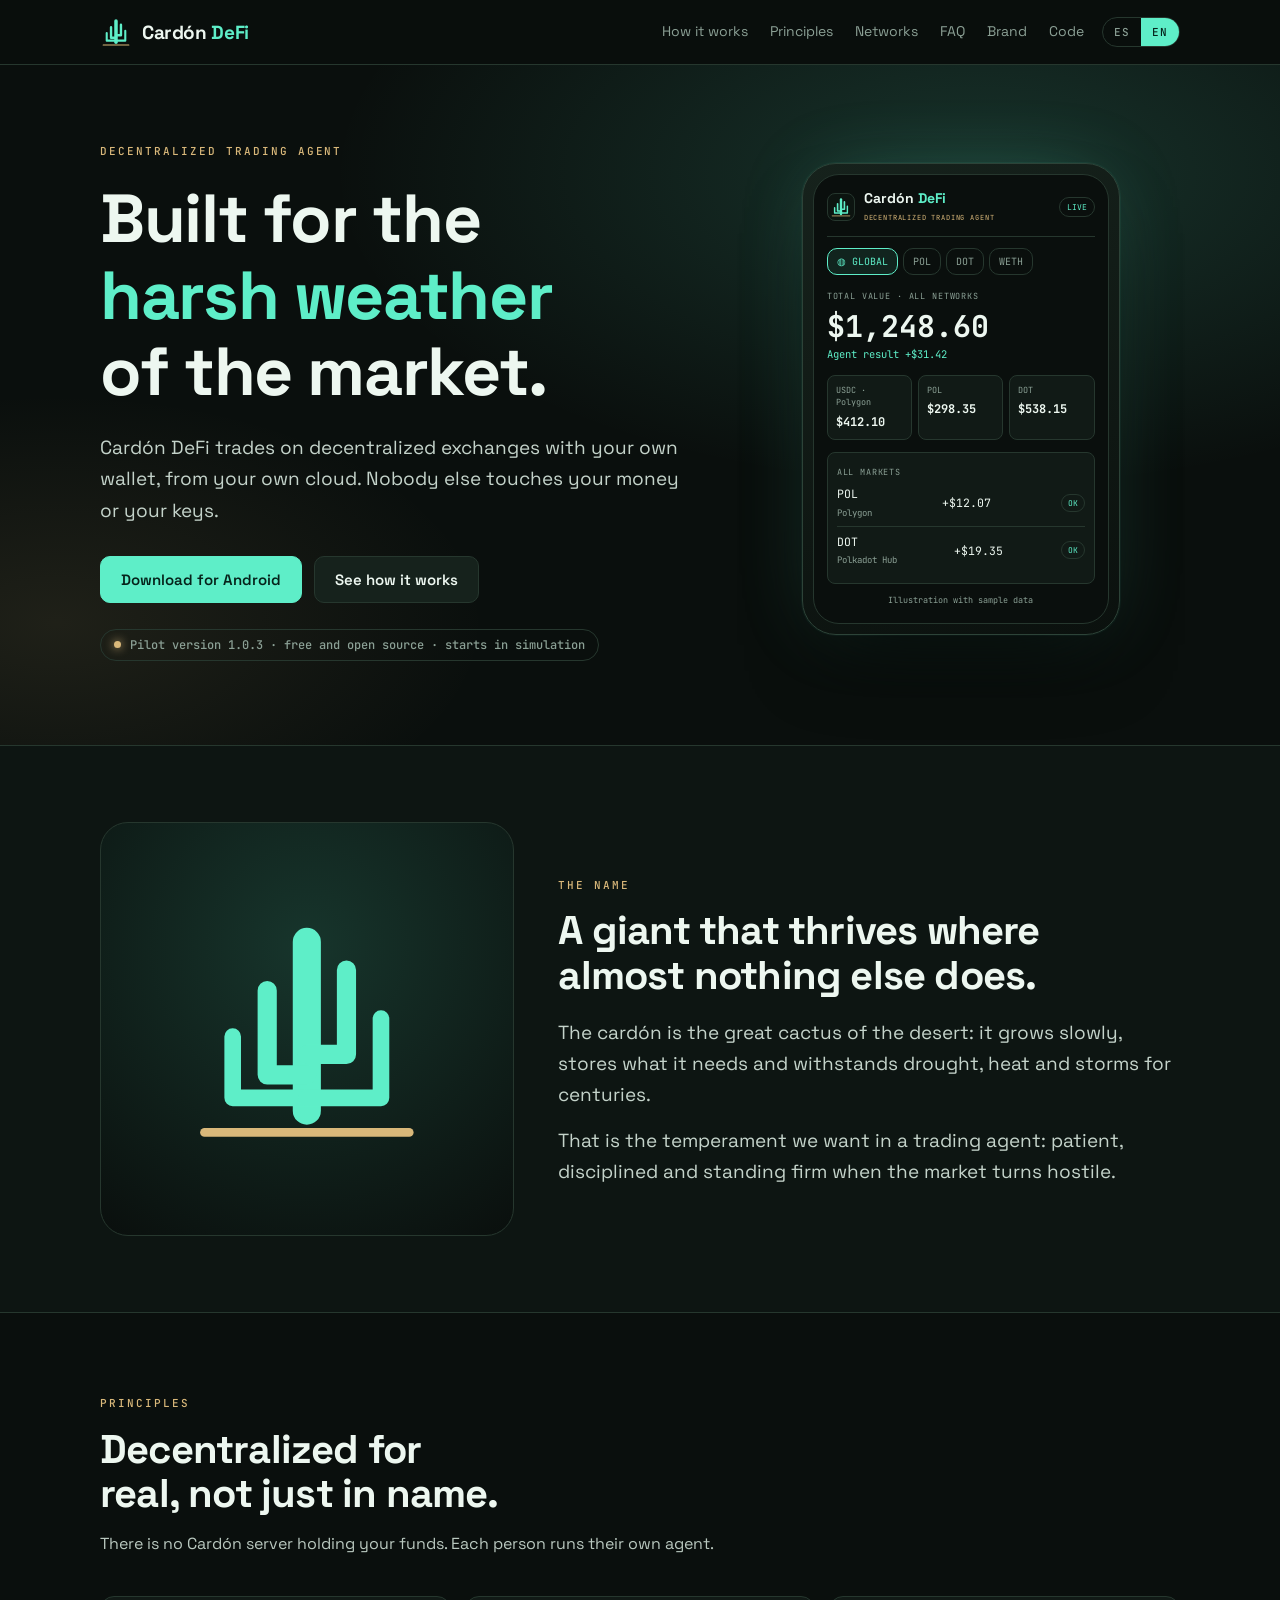
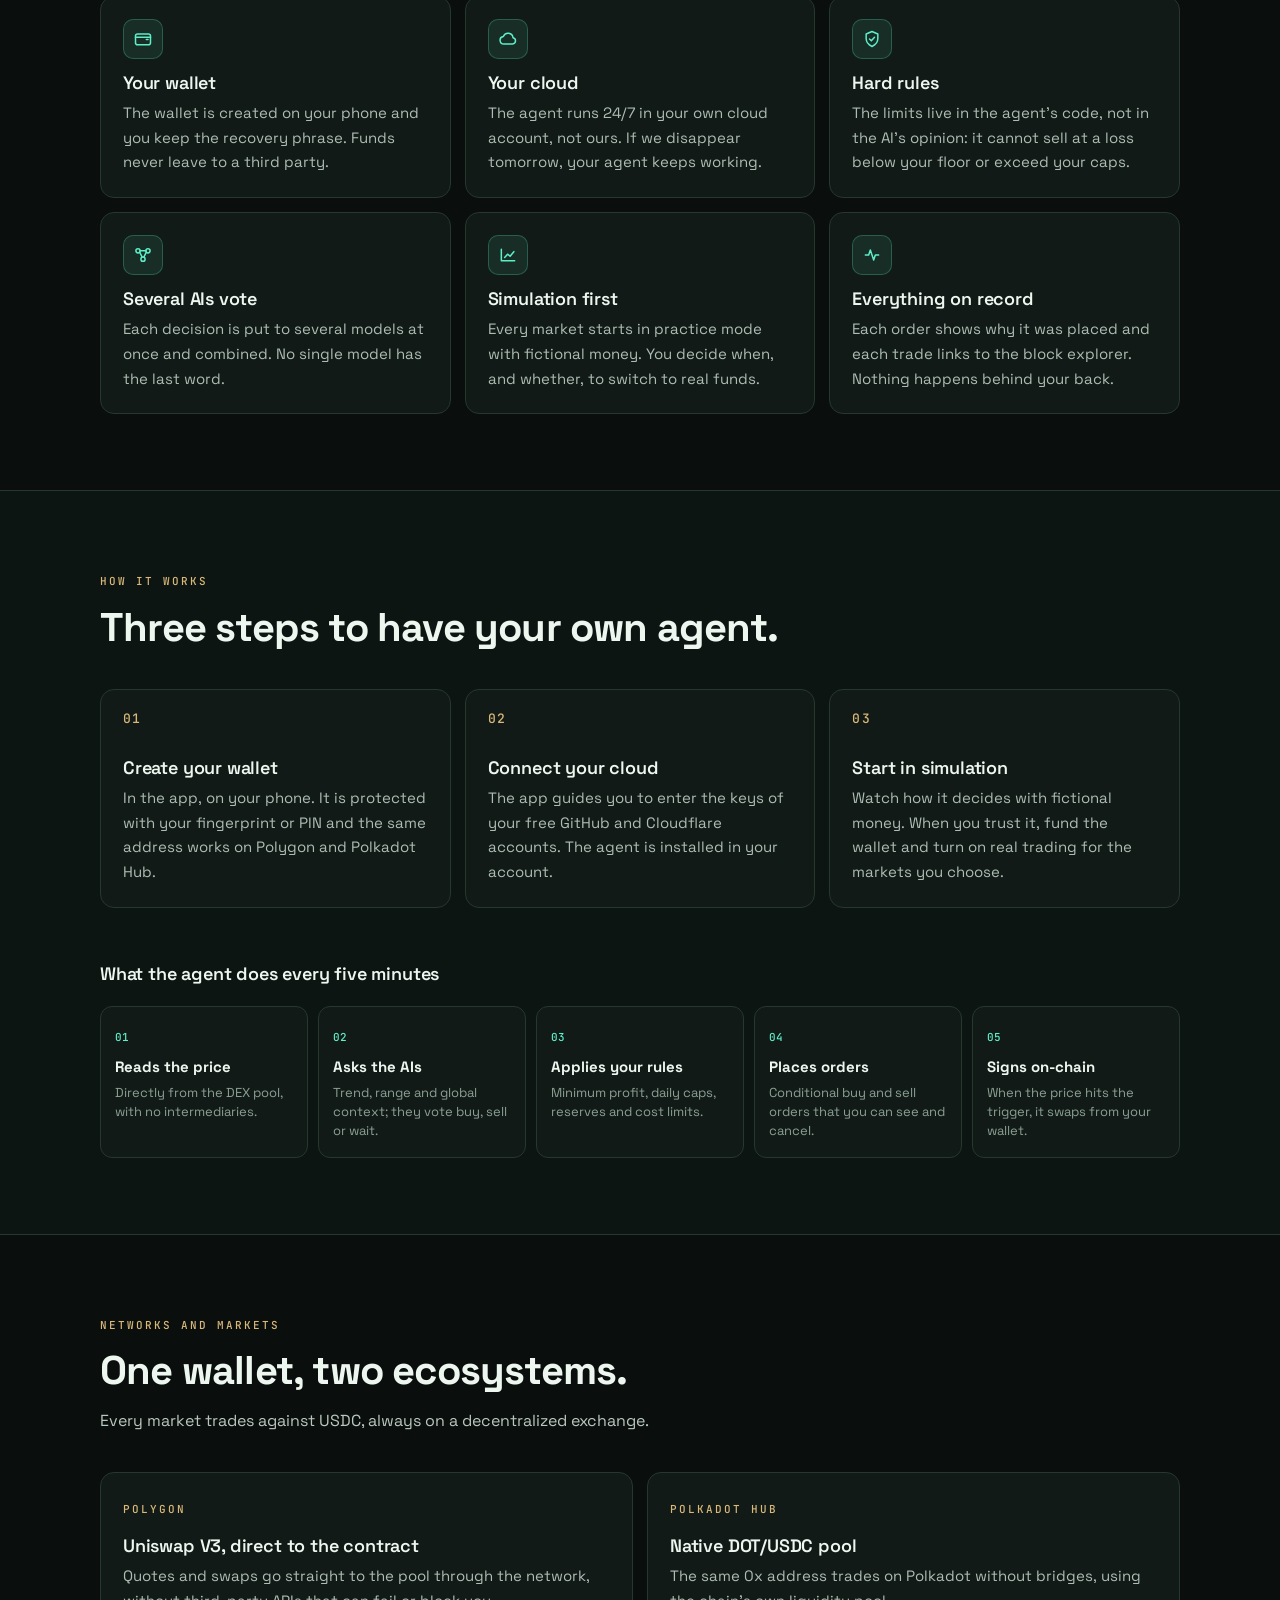
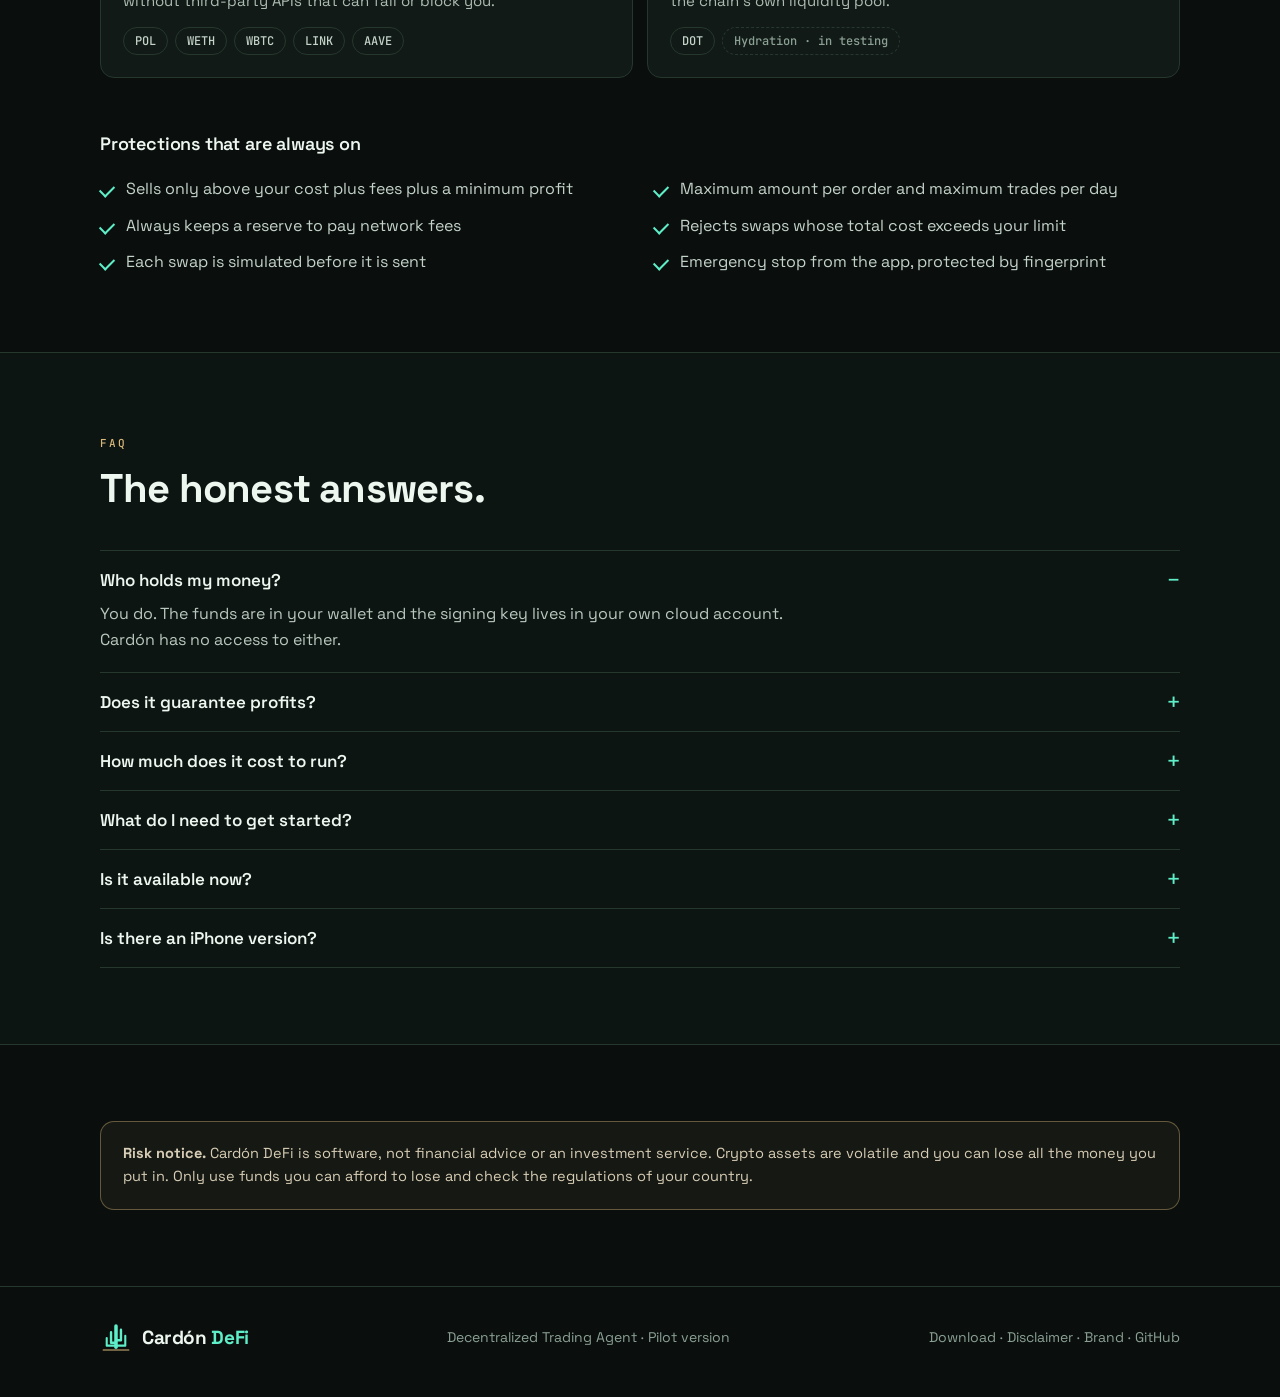
==== commit cd689596: "Versión 1.0.3 y estado de F-Droid" ====
--- a/index.html
+++ b/index.html
@@ -20,7 +20,7 @@
 <h1 data-en="Built for the <span class='accent'>harsh weather</span> of the market.">Hecho para la <span class="accent">intemperie</span> del mercado.</h1>
 <p class="lead" data-en="Cardón DeFi trades on decentralized exchanges with your own wallet, from your own cloud. Nobody else touches your money or your keys.">Cardón DeFi opera en exchanges descentralizados con tu propia wallet y desde tu propia nube. Nadie más toca tu dinero ni tus claves.</p>
 <div class="cta"><a class="btn primary" href="https://github.com/tradiabot/cardon-defi/releases/latest" data-en="Download for Android">Descargar para Android</a><a class="btn" href="#como" data-en="See how it works">Ver cómo funciona</a></div>
-<div class="status"><i></i><span data-en="Pilot version · free and open source · starts in simulation">Versión piloto · gratis y de código abierto · empieza en simulación</span></div>
+<div class="status"><i></i><span data-en="Pilot version 1.0.3 · free and open source · starts in simulation">Versión piloto 1.0.3 · gratis y de código abierto · empieza en simulación</span></div>
 </div>
 <div class="phone" aria-hidden="true"><div class="screen">
 <div class="s-top"><svg viewBox="0 0 100 100" fill="none" stroke-linecap="round" stroke-linejoin="round" aria-hidden="true"><path d="M50 82 L50 16" stroke="currentColor" stroke-width="11"/><path d="M50 60 L65.5 60 L65.5 27" stroke="currentColor" stroke-width="7.5"/><path d="M50 68 L34.5 68 L34.5 35" stroke="currentColor" stroke-width="7.5"/><path d="M50 77 L21 77 L21 53" stroke="currentColor" stroke-width="6.5"/><path d="M50 77 L79 77 L79 46" stroke="currentColor" stroke-width="6.5"/><path d="M10 90.5 L90 90.5" stroke="#d9b87a" stroke-width="3.5"/></svg><div><b>Cardón <em>DeFi</em></b><small>DECENTRALIZED TRADING AGENT</small></div><span class="s-pill">LIVE</span></div>
@@ -91,7 +91,7 @@
 <details><summary data-en="Does it guarantee profits?">¿Garantiza ganancias?</summary><p data-en="No. It is an automation tool with rules that limit mistakes, not a promise of returns. You can lose money, especially in falling markets.">No. Es una herramienta de automatización con reglas que limitan errores, no una promesa de rendimiento. Puedes perder dinero, sobre todo en mercados a la baja.</p></details>
 <details><summary data-en="How much does it cost to run?">¿Cuánto cuesta operarlo?</summary><p data-en="The agent is designed to fit in the free plans of Cloudflare and of the AI providers. You pay the network fees and the DEX fee on each swap. Cardón itself is free; donations are voluntary.">El agente está diseñado para caber en los planes gratuitos de Cloudflare y de los proveedores de IA. Tú pagas las comisiones de red y la del DEX en cada intercambio. Cardón es gratis; las donaciones son voluntarias.</p></details>
 <details><summary data-en="What do I need to get started?">¿Qué necesito para empezar?</summary><p data-en="An Android phone and free GitHub and Cloudflare accounts. An AI key is optional. The app guides you through each step.">Un teléfono Android y cuentas gratuitas de GitHub y Cloudflare. La clave de IA es opcional. La app te guía en cada paso.</p></details>
-<details><summary data-en="Is it available now?">¿Ya está disponible?</summary><p data-en="Yes, as a pilot for Android. It is free and open source, and its author tests it with real funds in small amounts. The automatic installer is new: start in simulation and report any problem on GitHub.">Sí, como piloto para Android. Es gratis y de código abierto, y su autor lo prueba con fondos reales en montos pequeños. El instalador automático es nuevo: empieza en simulación y reporta cualquier problema en GitHub.</p></details>
+<details><summary data-en="Is it available now?">¿Ya está disponible?</summary><p data-en="Yes, as a pilot for Android. It is free and open source, and its author tests it with real funds in small amounts. The automatic installer is new: start in simulation and report any problem on GitHub. It is also under review to be published on F-Droid.">Sí, como piloto para Android. Es gratis y de código abierto, y su autor lo prueba con fondos reales en montos pequeños. El instalador automático es nuevo: empieza en simulación y reporta cualquier problema en GitHub. También está en revisión para publicarse en F-Droid.</p></details>
 <details><summary data-en="Is there an iPhone version?">¿Hay versión para iPhone?</summary><p data-en="Not for now. The first version is for Android.">Por ahora no. La primera versión es para Android.</p></details>
 </div></section>
 
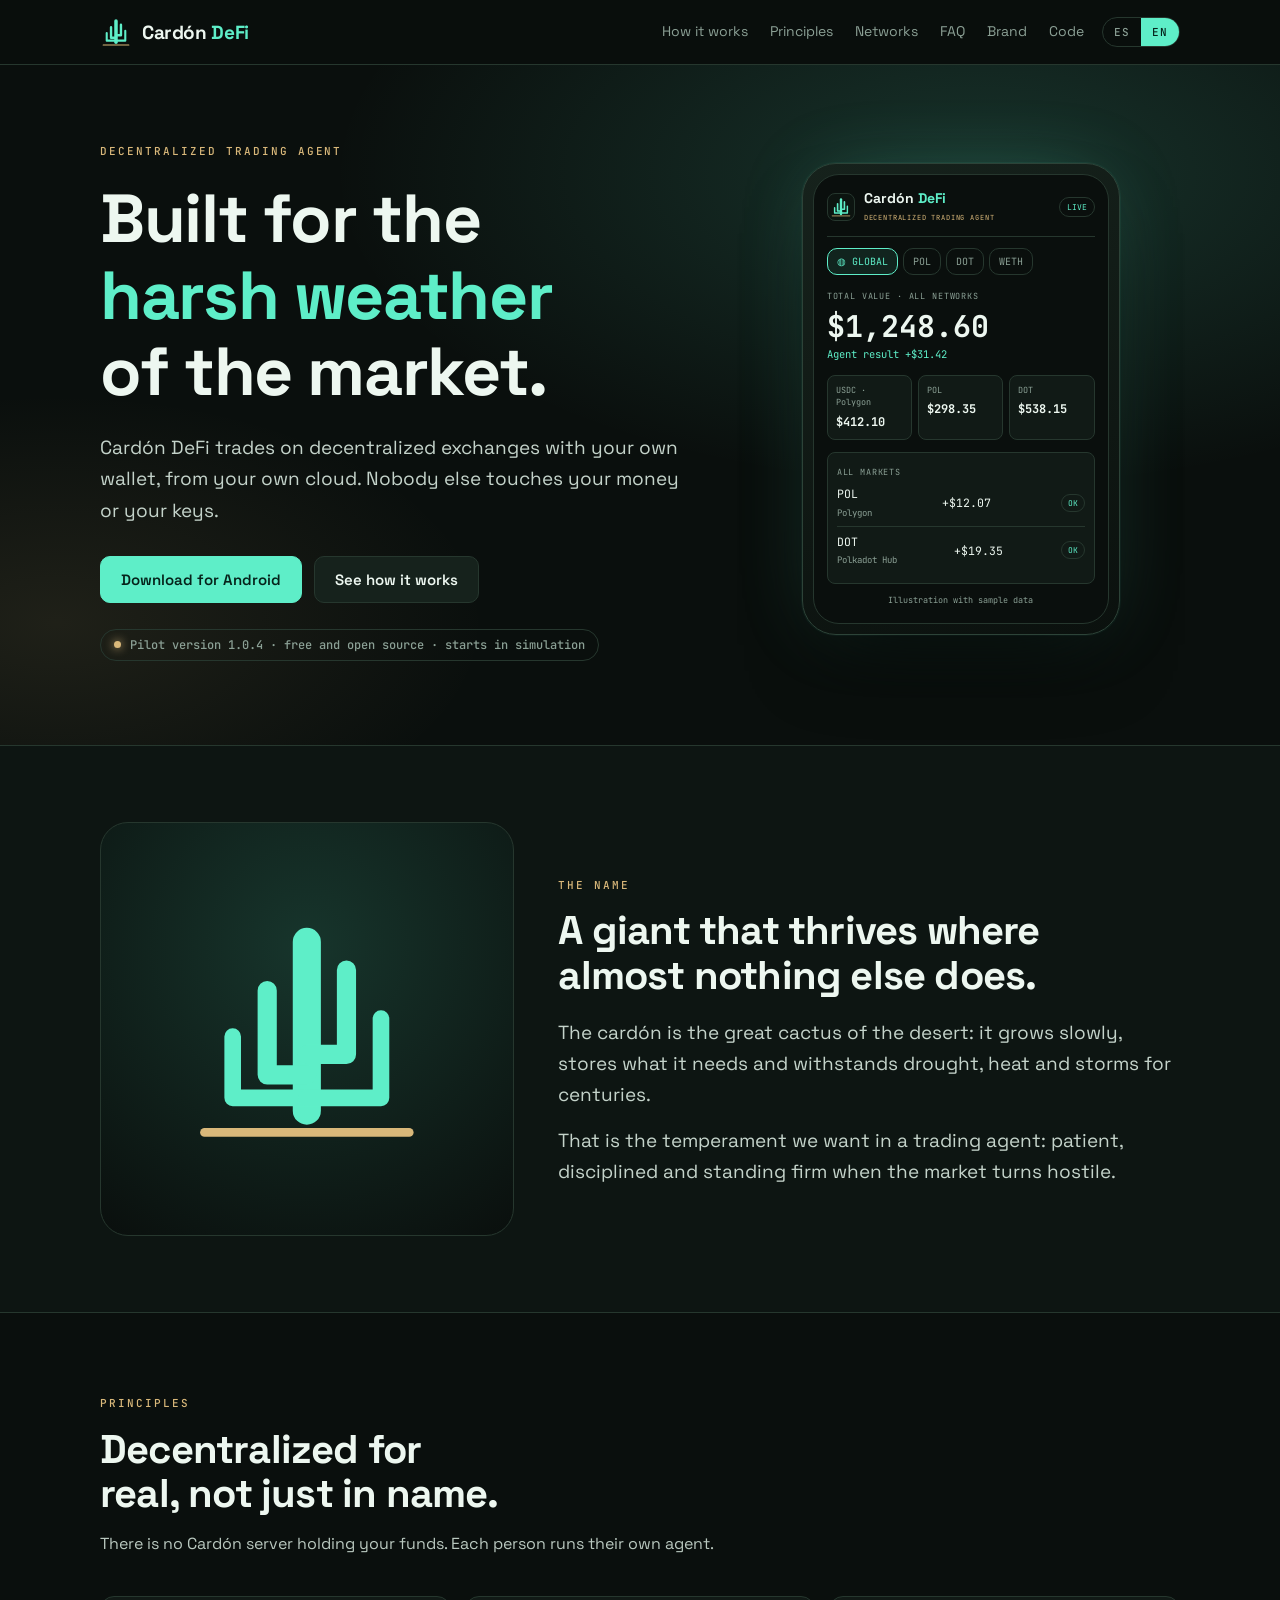
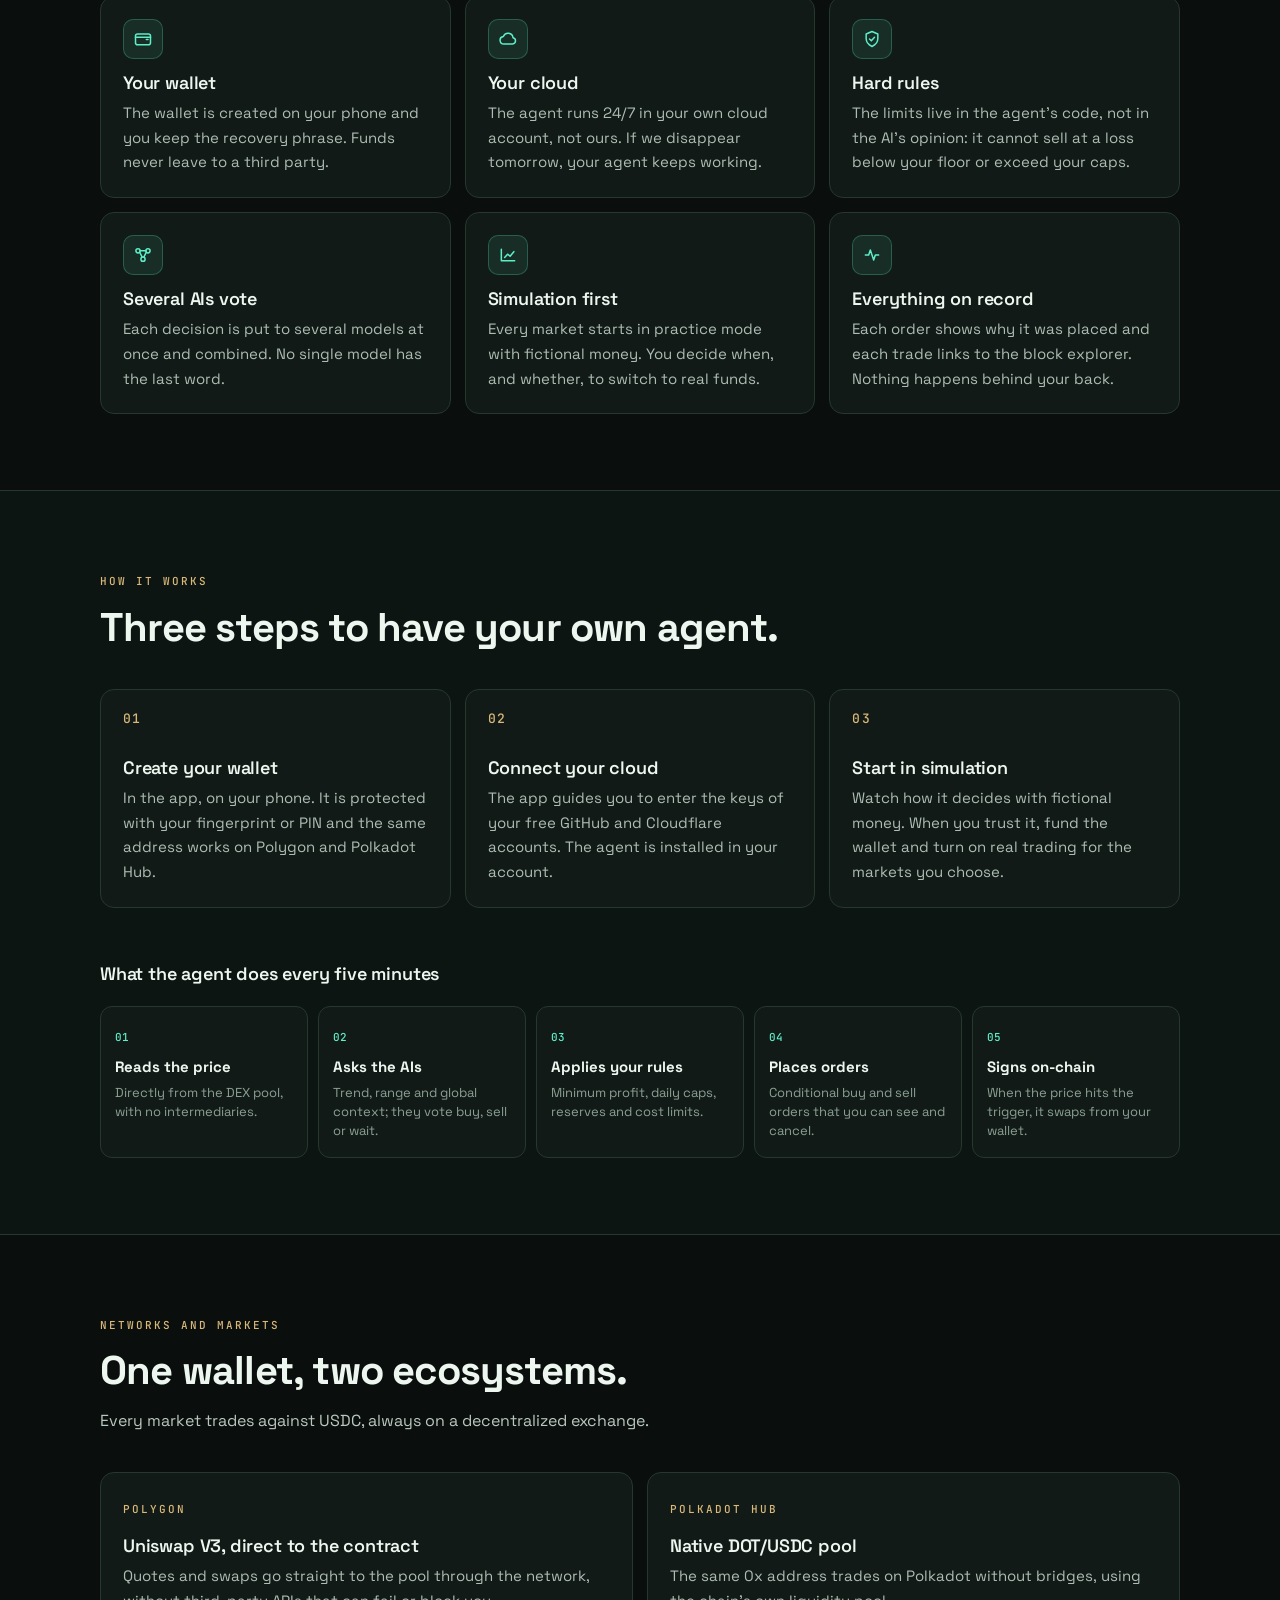
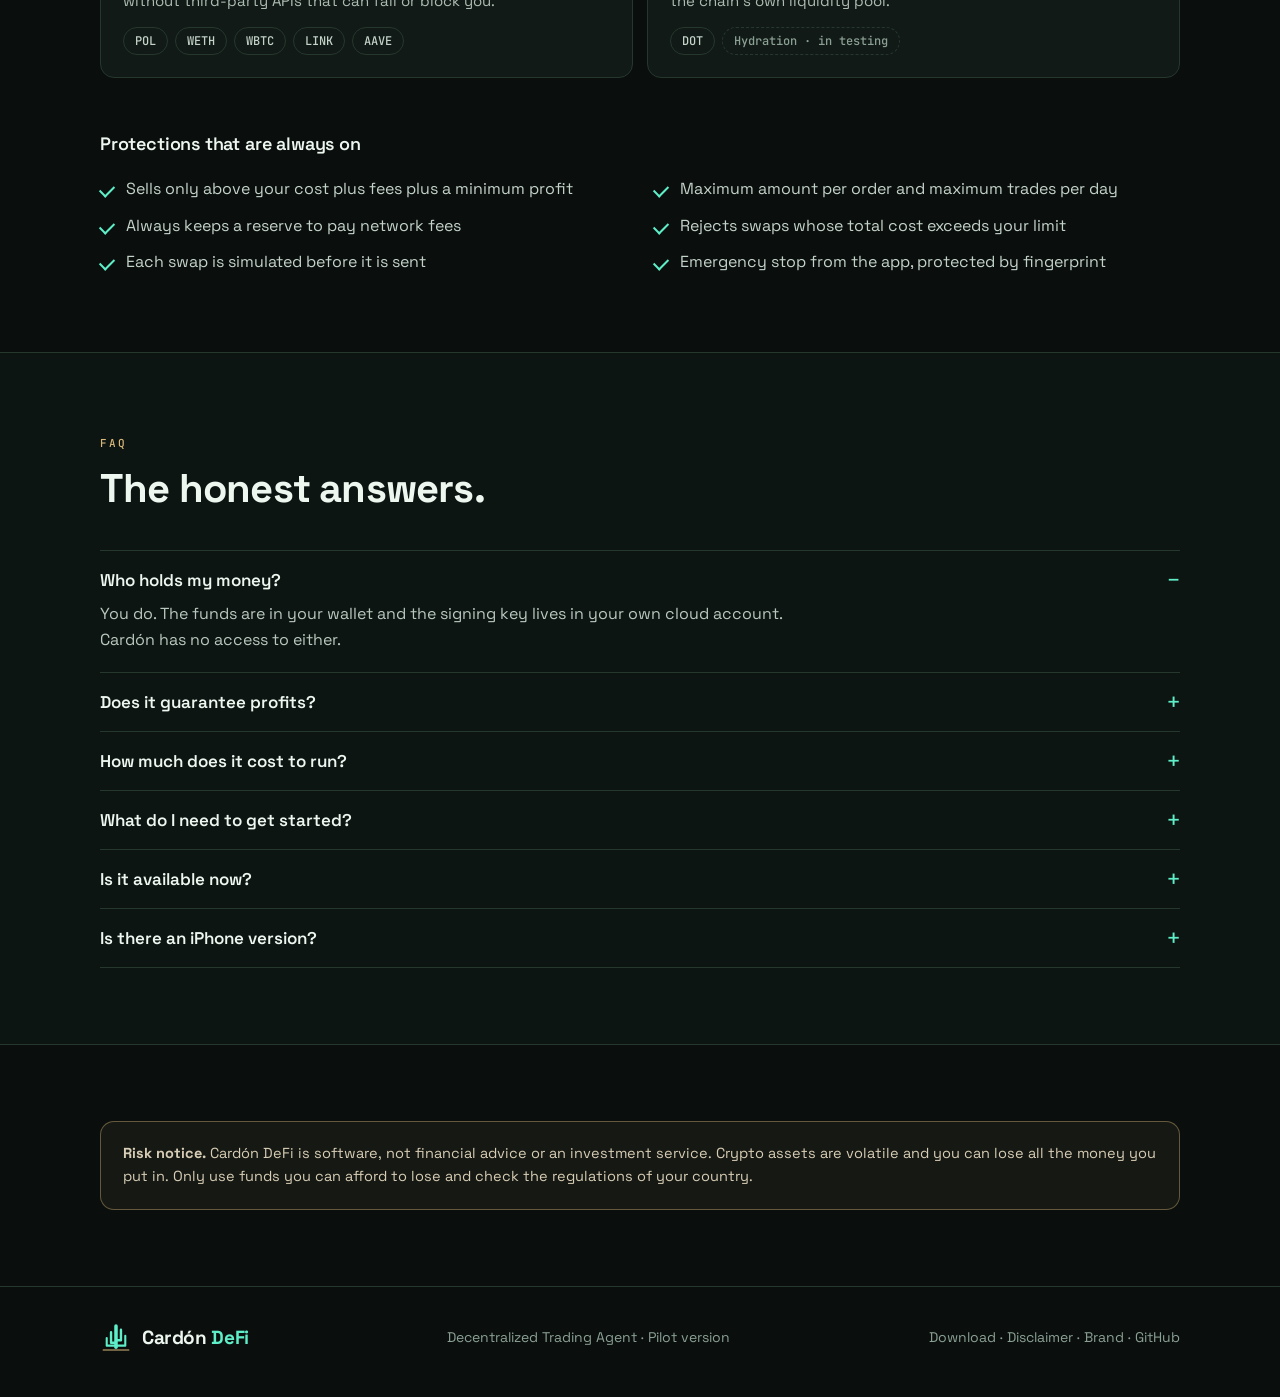
==== commit acb6498c: "Versión 1.0.4: actualizar el agente desde la app" ====
--- a/index.html
+++ b/index.html
@@ -20,7 +20,7 @@
 <h1 data-en="Built for the <span class='accent'>harsh weather</span> of the market.">Hecho para la <span class="accent">intemperie</span> del mercado.</h1>
 <p class="lead" data-en="Cardón DeFi trades on decentralized exchanges with your own wallet, from your own cloud. Nobody else touches your money or your keys.">Cardón DeFi opera en exchanges descentralizados con tu propia wallet y desde tu propia nube. Nadie más toca tu dinero ni tus claves.</p>
 <div class="cta"><a class="btn primary" href="https://github.com/tradiabot/cardon-defi/releases/latest" data-en="Download for Android">Descargar para Android</a><a class="btn" href="#como" data-en="See how it works">Ver cómo funciona</a></div>
-<div class="status"><i></i><span data-en="Pilot version 1.0.3 · free and open source · starts in simulation">Versión piloto 1.0.3 · gratis y de código abierto · empieza en simulación</span></div>
+<div class="status"><i></i><span data-en="Pilot version 1.0.4 · free and open source · starts in simulation">Versión piloto 1.0.4 · gratis y de código abierto · empieza en simulación</span></div>
 </div>
 <div class="phone" aria-hidden="true"><div class="screen">
 <div class="s-top"><svg viewBox="0 0 100 100" fill="none" stroke-linecap="round" stroke-linejoin="round" aria-hidden="true"><path d="M50 82 L50 16" stroke="currentColor" stroke-width="11"/><path d="M50 60 L65.5 60 L65.5 27" stroke="currentColor" stroke-width="7.5"/><path d="M50 68 L34.5 68 L34.5 35" stroke="currentColor" stroke-width="7.5"/><path d="M50 77 L21 77 L21 53" stroke="currentColor" stroke-width="6.5"/><path d="M50 77 L79 77 L79 46" stroke="currentColor" stroke-width="6.5"/><path d="M10 90.5 L90 90.5" stroke="#d9b87a" stroke-width="3.5"/></svg><div><b>Cardón <em>DeFi</em></b><small>DECENTRALIZED TRADING AGENT</small></div><span class="s-pill">LIVE</span></div>
@@ -91,7 +91,7 @@
 <details><summary data-en="Does it guarantee profits?">¿Garantiza ganancias?</summary><p data-en="No. It is an automation tool with rules that limit mistakes, not a promise of returns. You can lose money, especially in falling markets.">No. Es una herramienta de automatización con reglas que limitan errores, no una promesa de rendimiento. Puedes perder dinero, sobre todo en mercados a la baja.</p></details>
 <details><summary data-en="How much does it cost to run?">¿Cuánto cuesta operarlo?</summary><p data-en="The agent is designed to fit in the free plans of Cloudflare and of the AI providers. You pay the network fees and the DEX fee on each swap. Cardón itself is free; donations are voluntary.">El agente está diseñado para caber en los planes gratuitos de Cloudflare y de los proveedores de IA. Tú pagas las comisiones de red y la del DEX en cada intercambio. Cardón es gratis; las donaciones son voluntarias.</p></details>
 <details><summary data-en="What do I need to get started?">¿Qué necesito para empezar?</summary><p data-en="An Android phone and free GitHub and Cloudflare accounts. An AI key is optional. The app guides you through each step.">Un teléfono Android y cuentas gratuitas de GitHub y Cloudflare. La clave de IA es opcional. La app te guía en cada paso.</p></details>
-<details><summary data-en="Is it available now?">¿Ya está disponible?</summary><p data-en="Yes, as a pilot for Android. It is free and open source, and its author tests it with real funds in small amounts. The automatic installer is new: start in simulation and report any problem on GitHub. It is also under review to be published on F-Droid.">Sí, como piloto para Android. Es gratis y de código abierto, y su autor lo prueba con fondos reales en montos pequeños. El instalador automático es nuevo: empieza en simulación y reporta cualquier problema en GitHub. También está en revisión para publicarse en F-Droid.</p></details>
+<details><summary data-en="Is it available now?">¿Ya está disponible?</summary><p data-en="Yes, as a pilot for Android. It is free and open source, and its author tests it with real funds in small amounts. The automatic installer is new: start in simulation and report any problem on GitHub. It is also under review to be published on F-Droid. When the agent improves, the app updates yours from Settings → My agent.">Sí, como piloto para Android. Es gratis y de código abierto, y su autor lo prueba con fondos reales en montos pequeños. El instalador automático es nuevo: empieza en simulación y reporta cualquier problema en GitHub. También está en revisión para publicarse en F-Droid. Cuando el agente mejora, la app actualiza el tuyo desde Configuración → Mi agente.</p></details>
 <details><summary data-en="Is there an iPhone version?">¿Hay versión para iPhone?</summary><p data-en="Not for now. The first version is for Android.">Por ahora no. La primera versión es para Android.</p></details>
 </div></section>
 
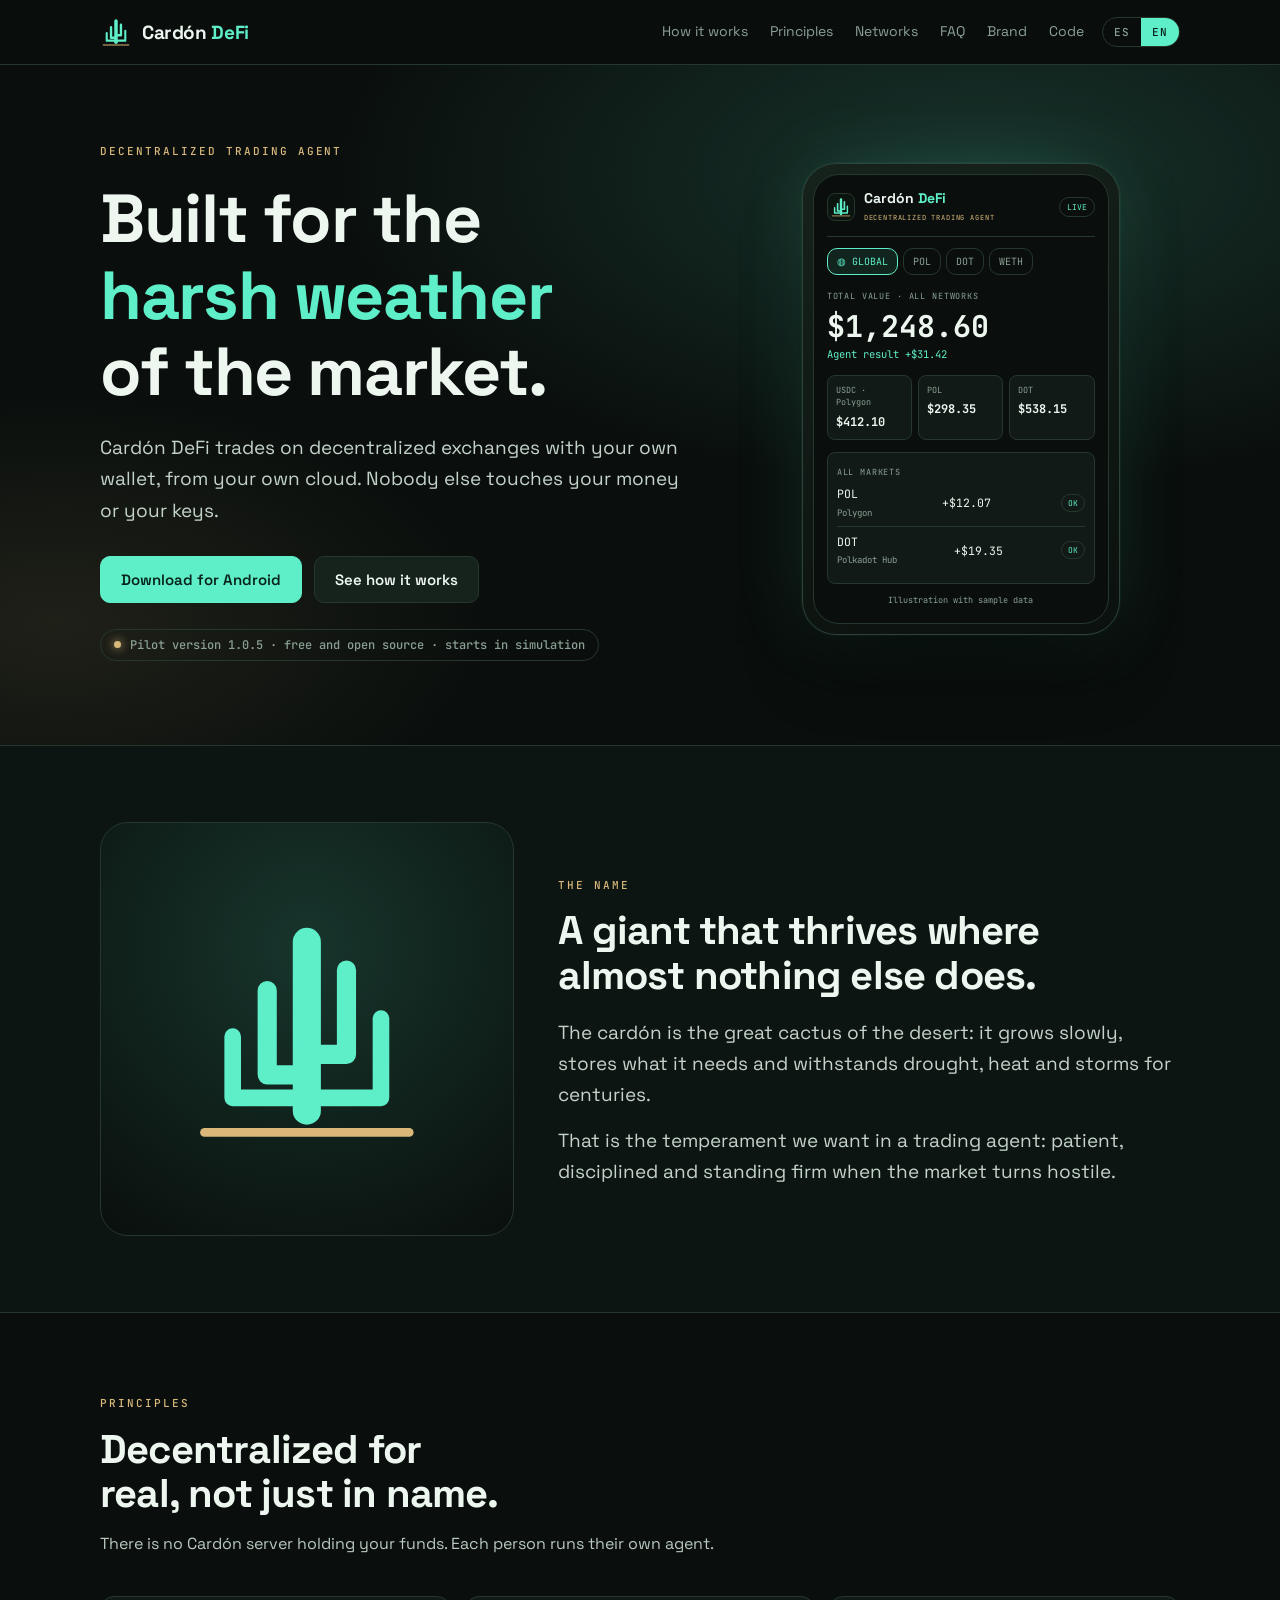
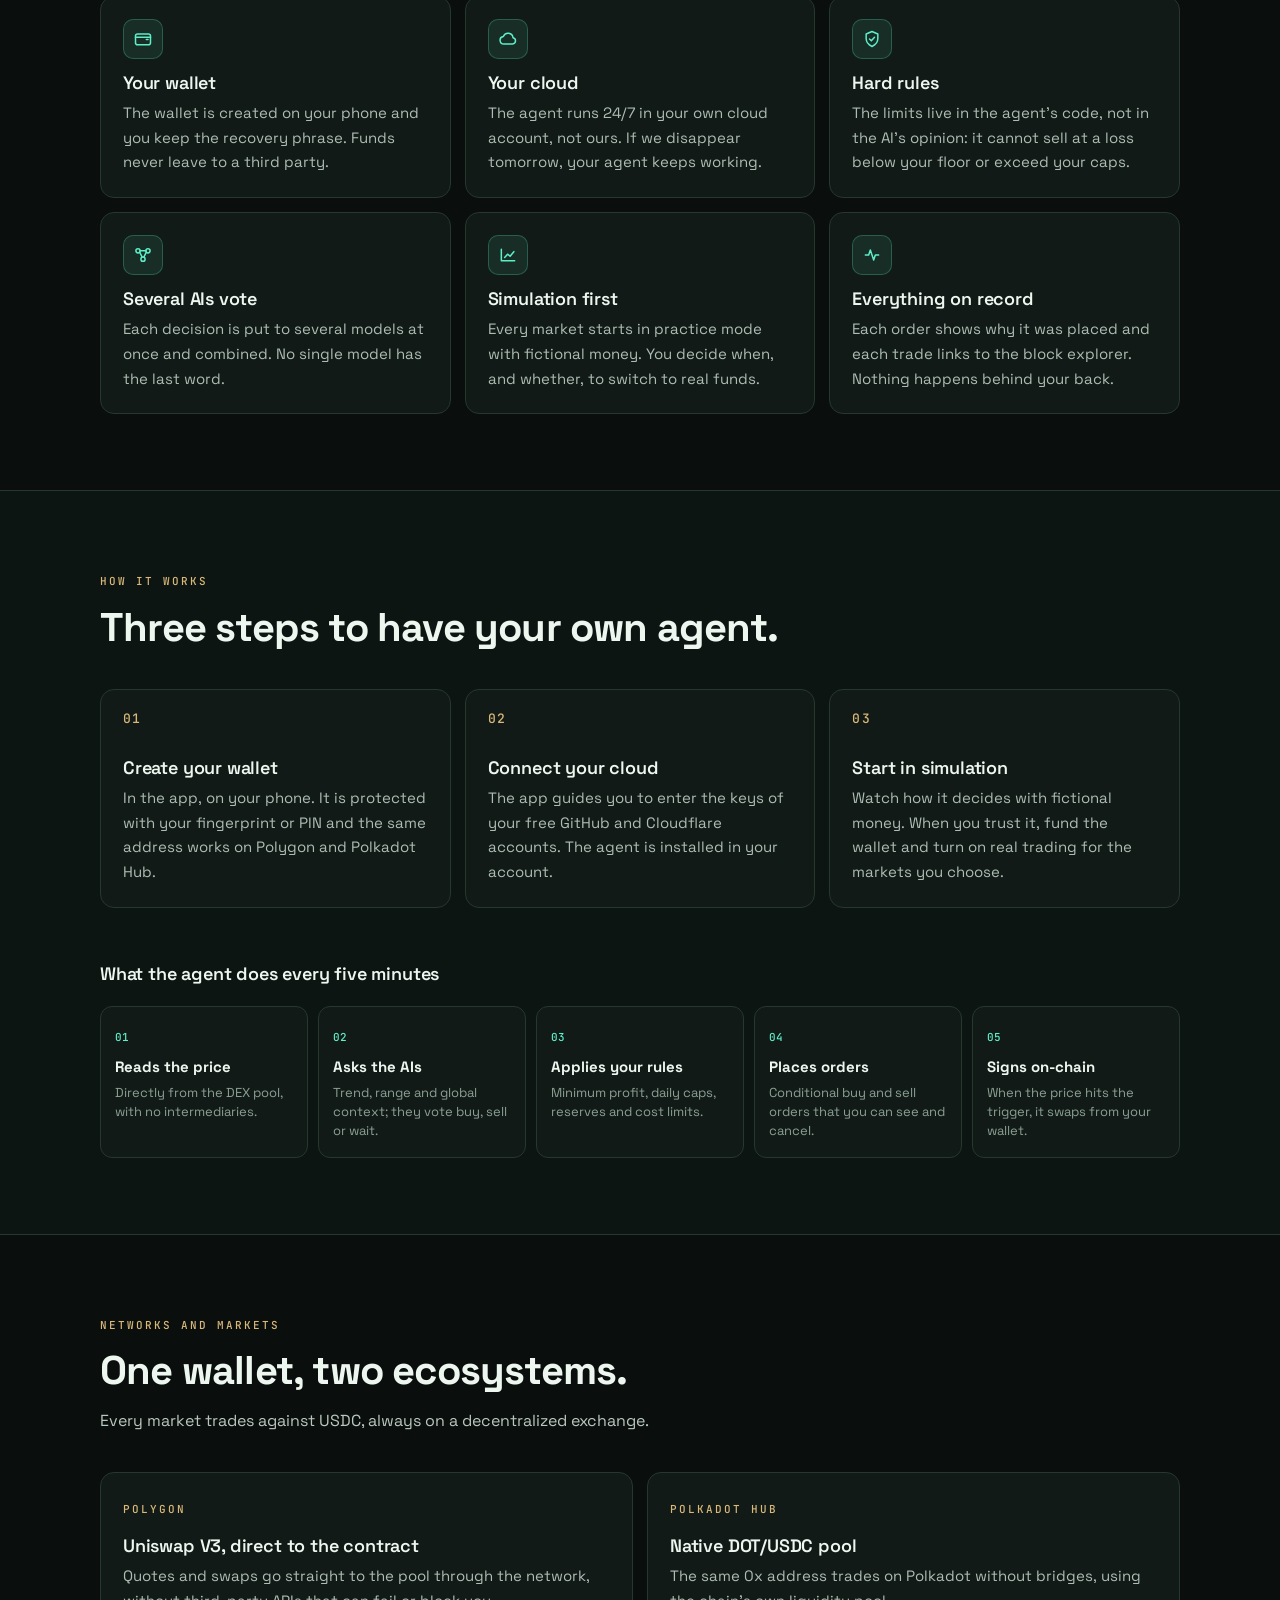
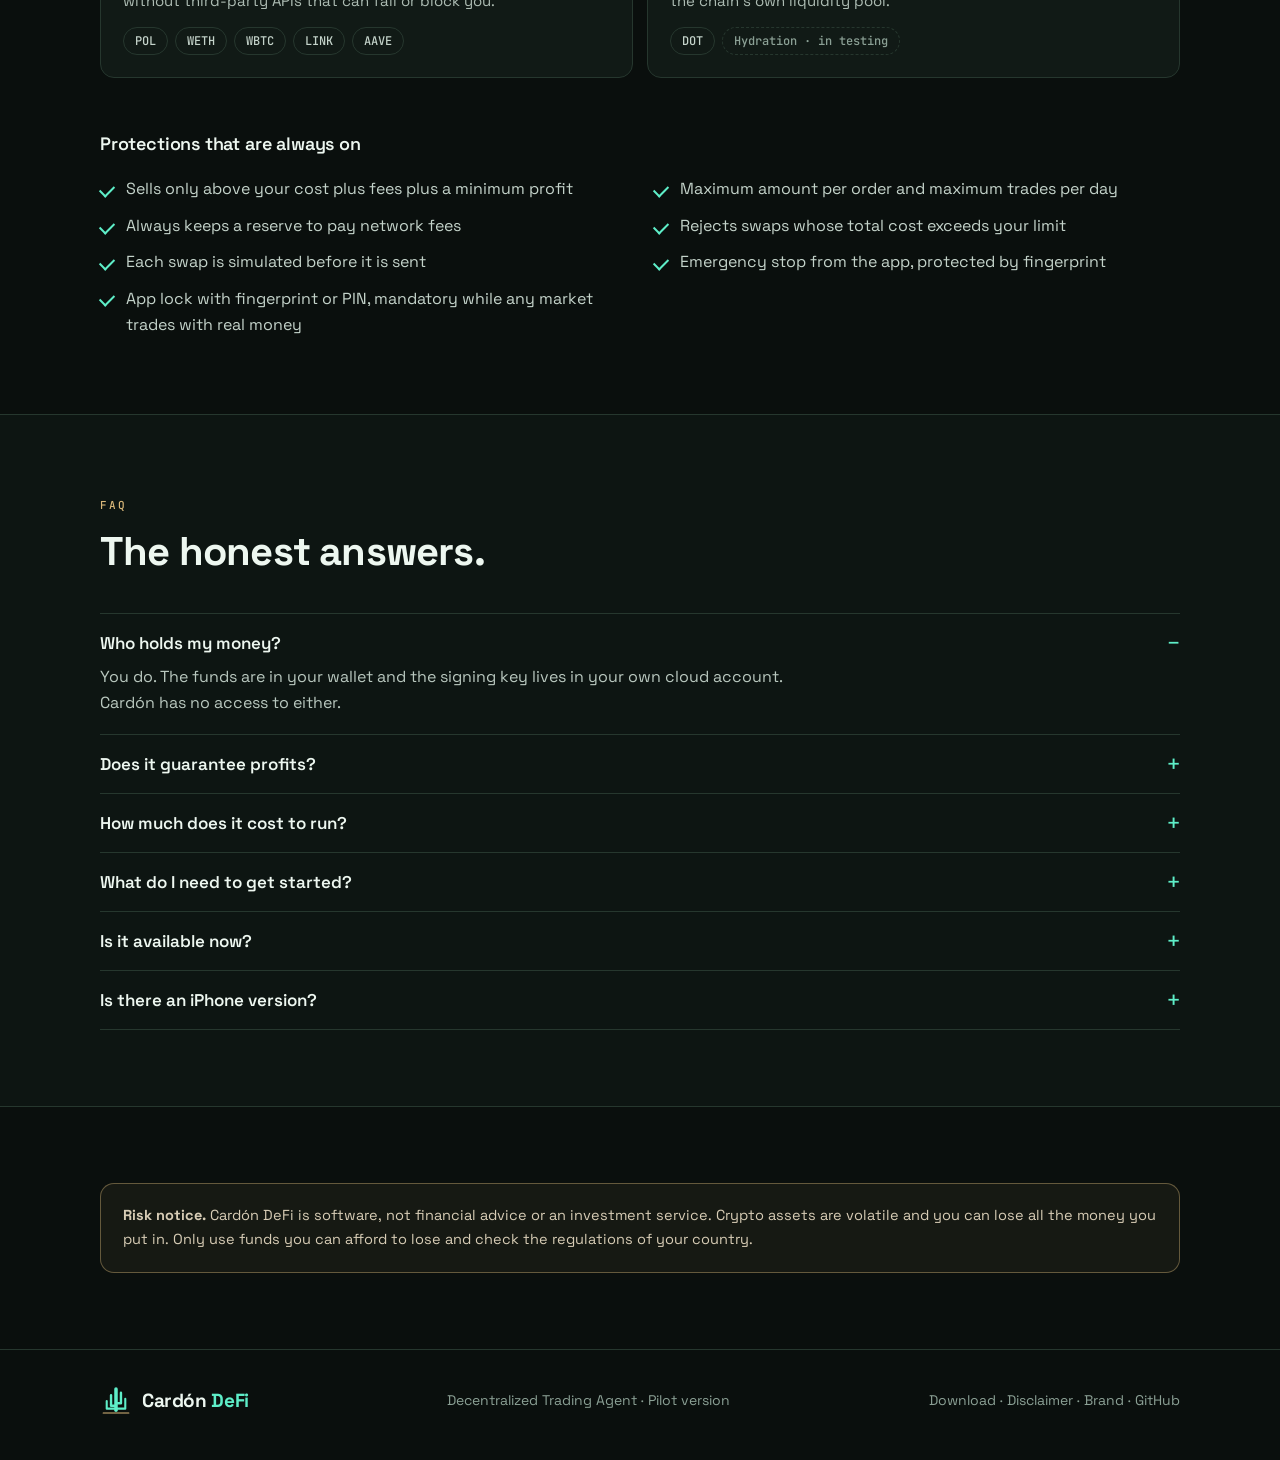
==== commit fe24d8d1: "Versión 1.0.5: bloqueo de la app" ====
--- a/index.html
+++ b/index.html
@@ -20,7 +20,7 @@
 <h1 data-en="Built for the <span class='accent'>harsh weather</span> of the market.">Hecho para la <span class="accent">intemperie</span> del mercado.</h1>
 <p class="lead" data-en="Cardón DeFi trades on decentralized exchanges with your own wallet, from your own cloud. Nobody else touches your money or your keys.">Cardón DeFi opera en exchanges descentralizados con tu propia wallet y desde tu propia nube. Nadie más toca tu dinero ni tus claves.</p>
 <div class="cta"><a class="btn primary" href="https://github.com/tradiabot/cardon-defi/releases/latest" data-en="Download for Android">Descargar para Android</a><a class="btn" href="#como" data-en="See how it works">Ver cómo funciona</a></div>
-<div class="status"><i></i><span data-en="Pilot version 1.0.4 · free and open source · starts in simulation">Versión piloto 1.0.4 · gratis y de código abierto · empieza en simulación</span></div>
+<div class="status"><i></i><span data-en="Pilot version 1.0.5 · free and open source · starts in simulation">Versión piloto 1.0.5 · gratis y de código abierto · empieza en simulación</span></div>
 </div>
 <div class="phone" aria-hidden="true"><div class="screen">
 <div class="s-top"><svg viewBox="0 0 100 100" fill="none" stroke-linecap="round" stroke-linejoin="round" aria-hidden="true"><path d="M50 82 L50 16" stroke="currentColor" stroke-width="11"/><path d="M50 60 L65.5 60 L65.5 27" stroke="currentColor" stroke-width="7.5"/><path d="M50 68 L34.5 68 L34.5 35" stroke="currentColor" stroke-width="7.5"/><path d="M50 77 L21 77 L21 53" stroke="currentColor" stroke-width="6.5"/><path d="M50 77 L79 77 L79 46" stroke="currentColor" stroke-width="6.5"/><path d="M10 90.5 L90 90.5" stroke="#d9b87a" stroke-width="3.5"/></svg><div><b>Cardón <em>DeFi</em></b><small>DECENTRALIZED TRADING AGENT</small></div><span class="s-pill">LIVE</span></div>
@@ -83,6 +83,7 @@
 <li data-en="Rejects swaps whose total cost exceeds your limit">Rechaza intercambios cuyo coste total supere tu límite</li>
 <li data-en="Each swap is simulated before it is sent">Cada intercambio se simula antes de enviarse</li>
 <li data-en="Emergency stop from the app, protected by fingerprint">Parada de emergencia desde la app, protegida con huella</li>
+<li data-en="App lock with fingerprint or PIN, mandatory while any market trades with real money">Bloqueo de la app con huella o PIN, obligatorio mientras un mercado opere con dinero real</li>
 </ul></div></section>
 
 <section class="alt" id="preguntas"><div class="wrap">
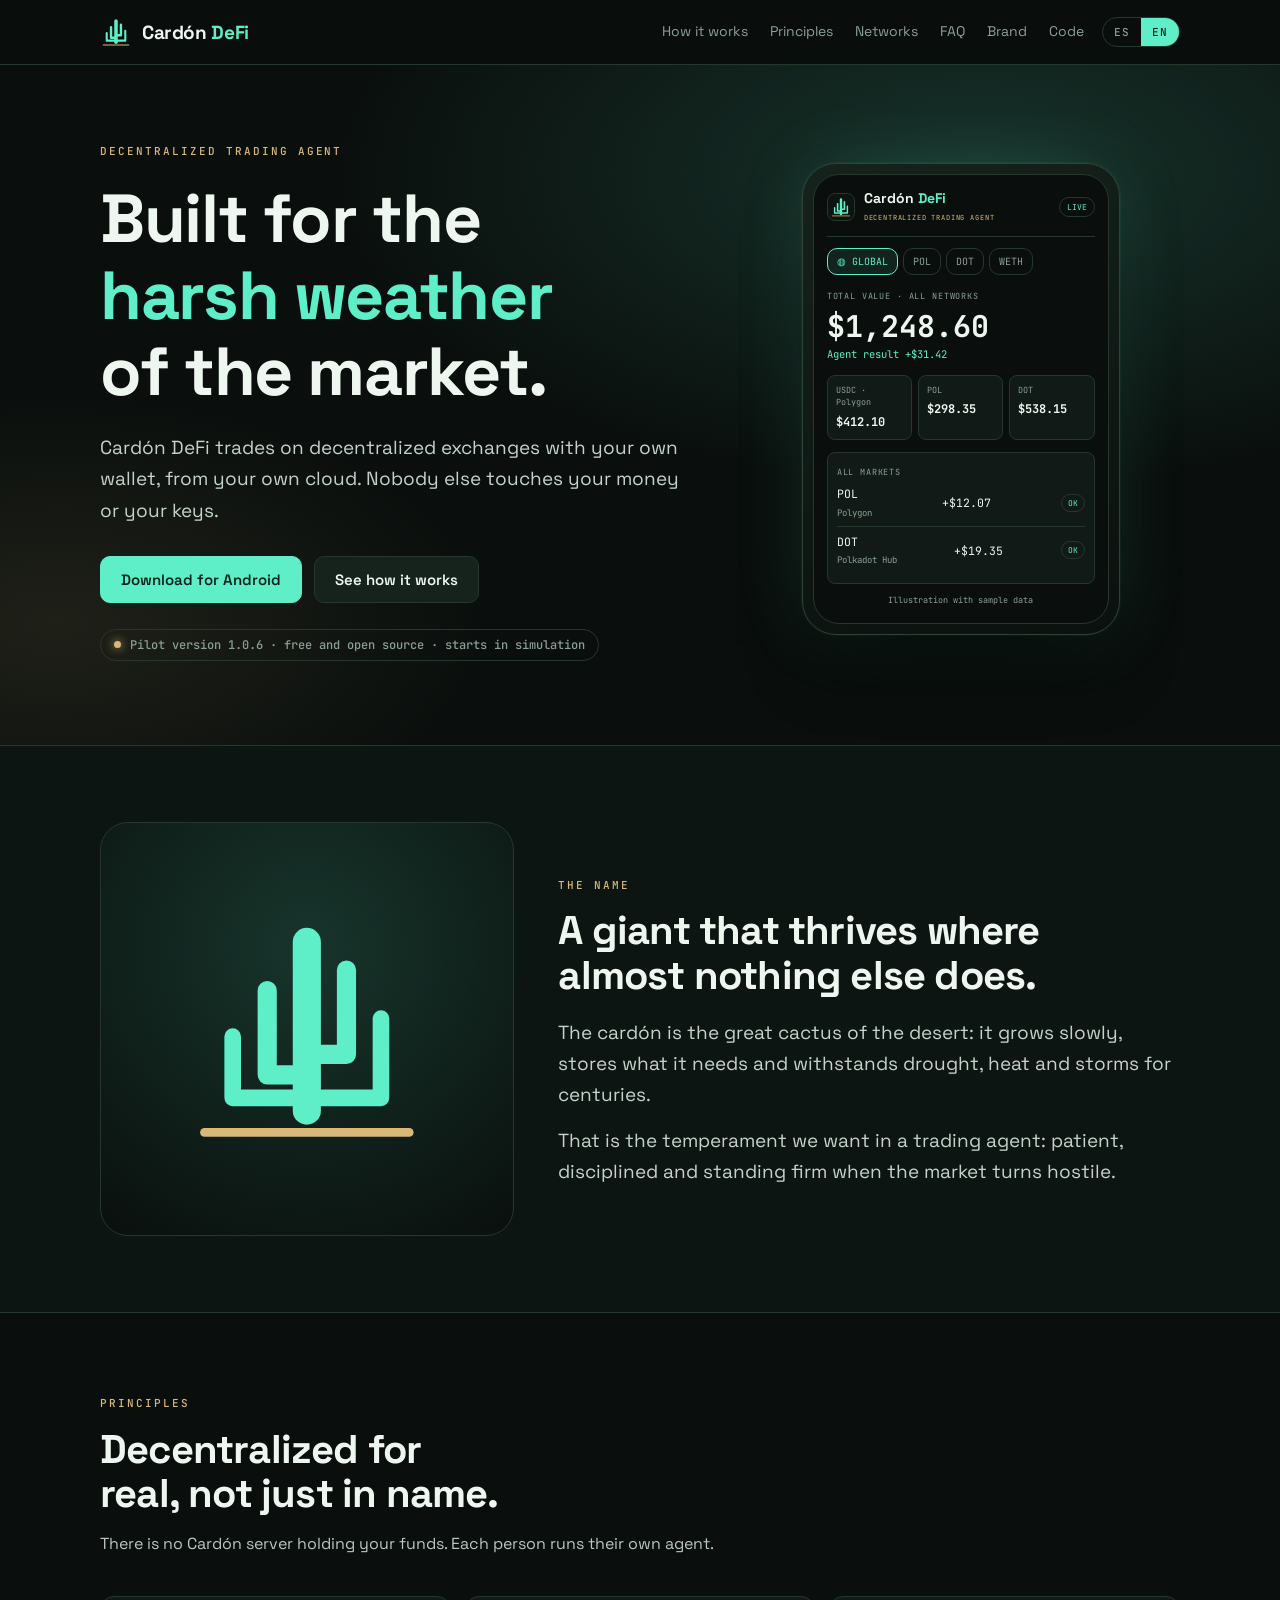
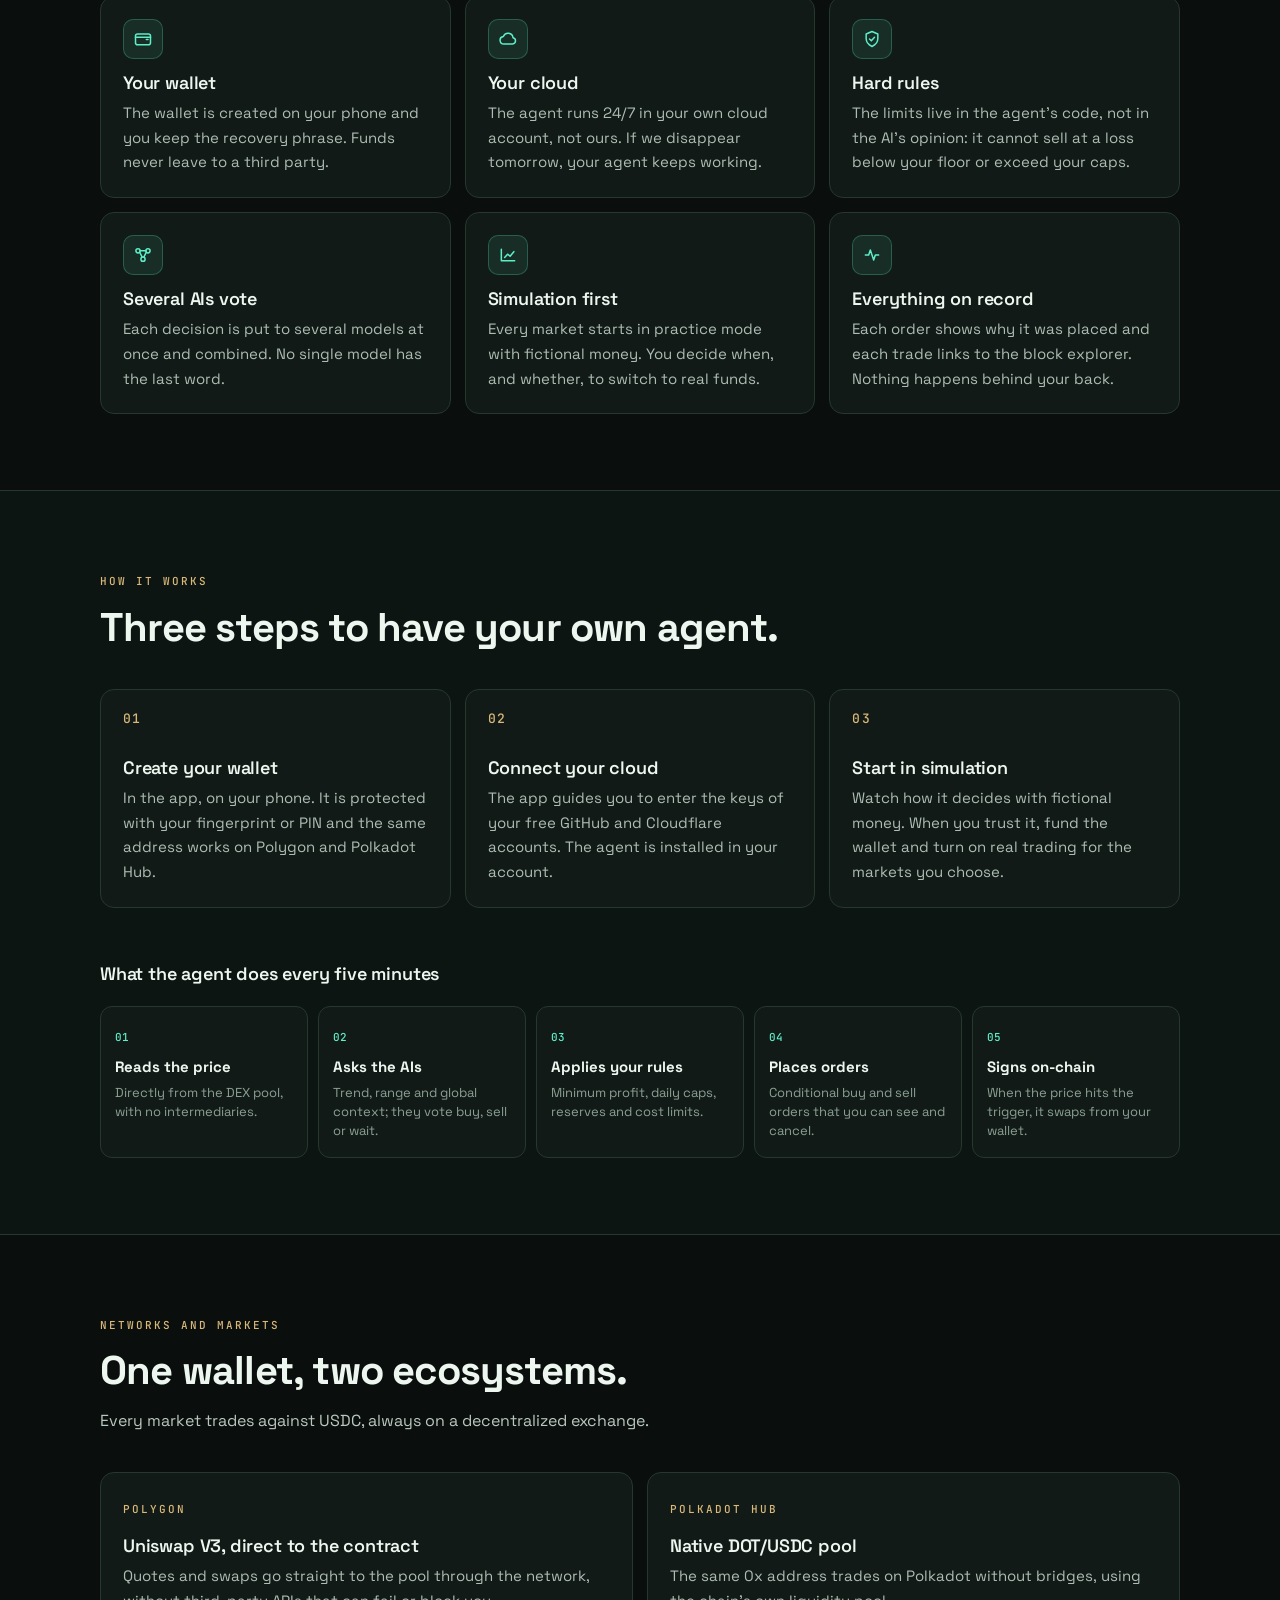
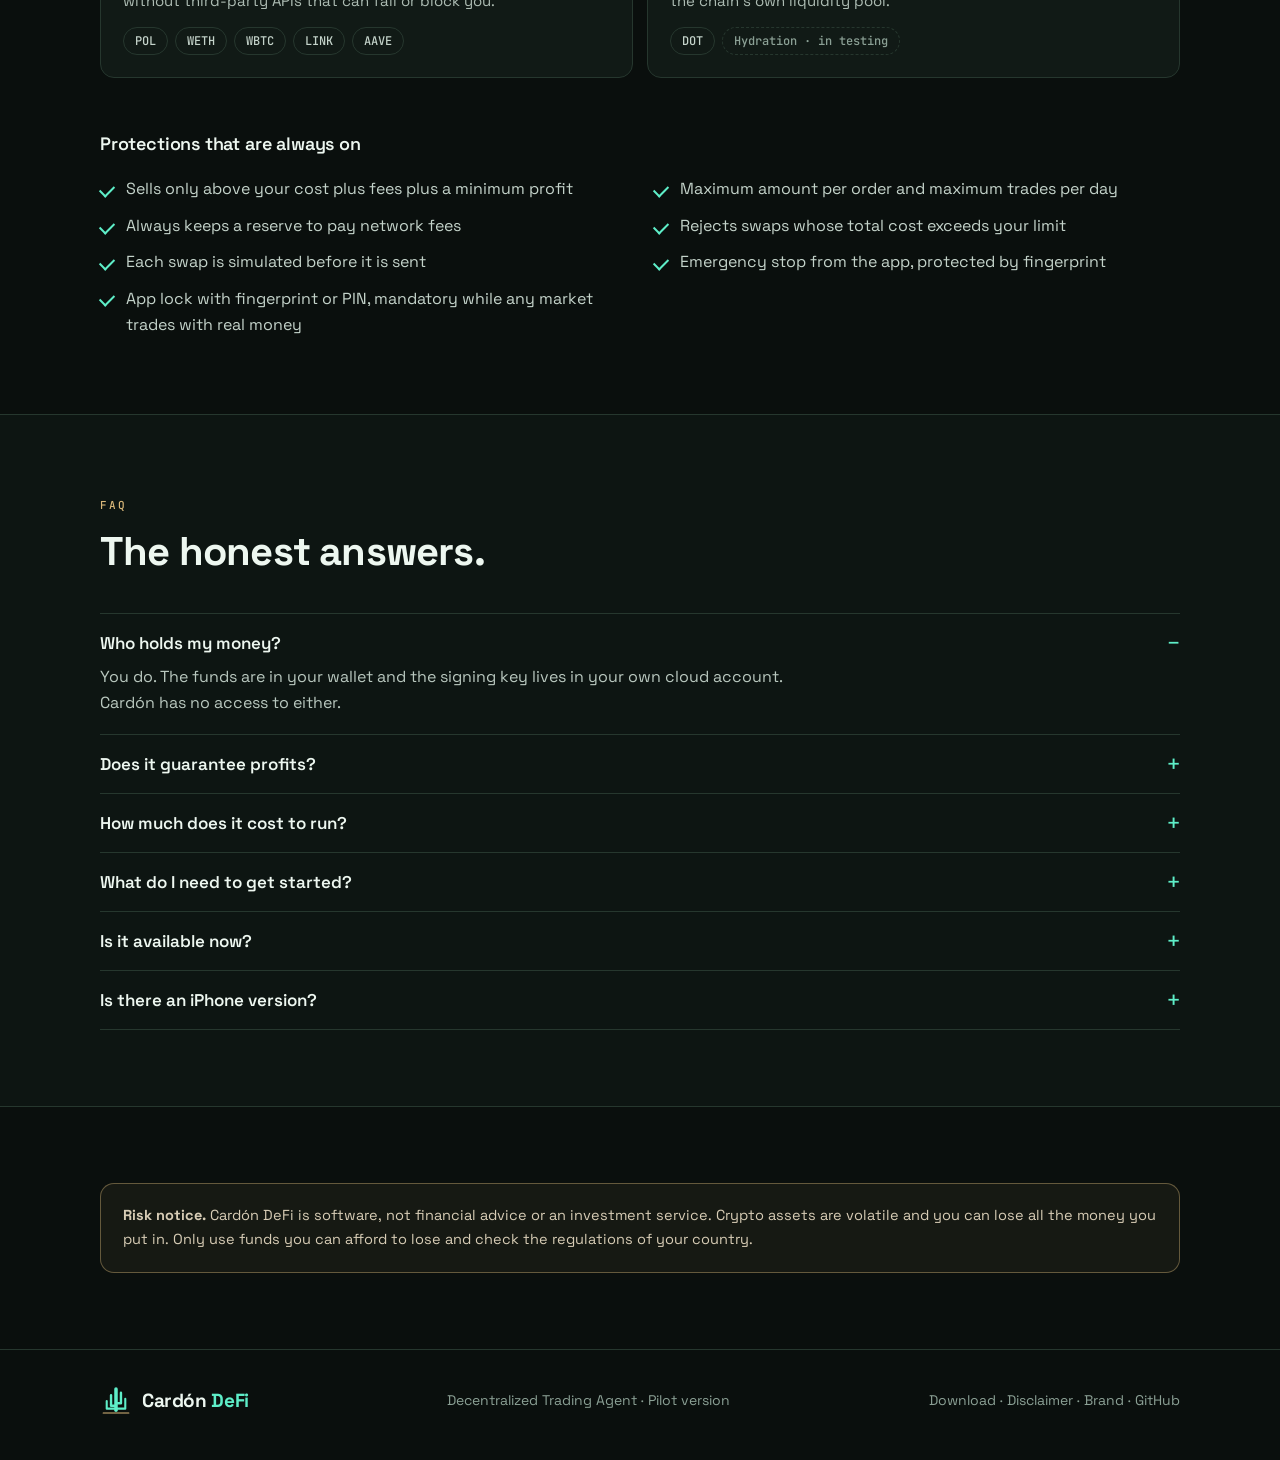
==== commit 809e26f6: "Versión 1.0.6" ====
--- a/index.html
+++ b/index.html
@@ -20,7 +20,7 @@
 <h1 data-en="Built for the <span class='accent'>harsh weather</span> of the market.">Hecho para la <span class="accent">intemperie</span> del mercado.</h1>
 <p class="lead" data-en="Cardón DeFi trades on decentralized exchanges with your own wallet, from your own cloud. Nobody else touches your money or your keys.">Cardón DeFi opera en exchanges descentralizados con tu propia wallet y desde tu propia nube. Nadie más toca tu dinero ni tus claves.</p>
 <div class="cta"><a class="btn primary" href="https://github.com/tradiabot/cardon-defi/releases/latest" data-en="Download for Android">Descargar para Android</a><a class="btn" href="#como" data-en="See how it works">Ver cómo funciona</a></div>
-<div class="status"><i></i><span data-en="Pilot version 1.0.5 · free and open source · starts in simulation">Versión piloto 1.0.5 · gratis y de código abierto · empieza en simulación</span></div>
+<div class="status"><i></i><span data-en="Pilot version 1.0.6 · free and open source · starts in simulation">Versión piloto 1.0.6 · gratis y de código abierto · empieza en simulación</span></div>
 </div>
 <div class="phone" aria-hidden="true"><div class="screen">
 <div class="s-top"><svg viewBox="0 0 100 100" fill="none" stroke-linecap="round" stroke-linejoin="round" aria-hidden="true"><path d="M50 82 L50 16" stroke="currentColor" stroke-width="11"/><path d="M50 60 L65.5 60 L65.5 27" stroke="currentColor" stroke-width="7.5"/><path d="M50 68 L34.5 68 L34.5 35" stroke="currentColor" stroke-width="7.5"/><path d="M50 77 L21 77 L21 53" stroke="currentColor" stroke-width="6.5"/><path d="M50 77 L79 77 L79 46" stroke="currentColor" stroke-width="6.5"/><path d="M10 90.5 L90 90.5" stroke="#d9b87a" stroke-width="3.5"/></svg><div><b>Cardón <em>DeFi</em></b><small>DECENTRALIZED TRADING AGENT</small></div><span class="s-pill">LIVE</span></div>
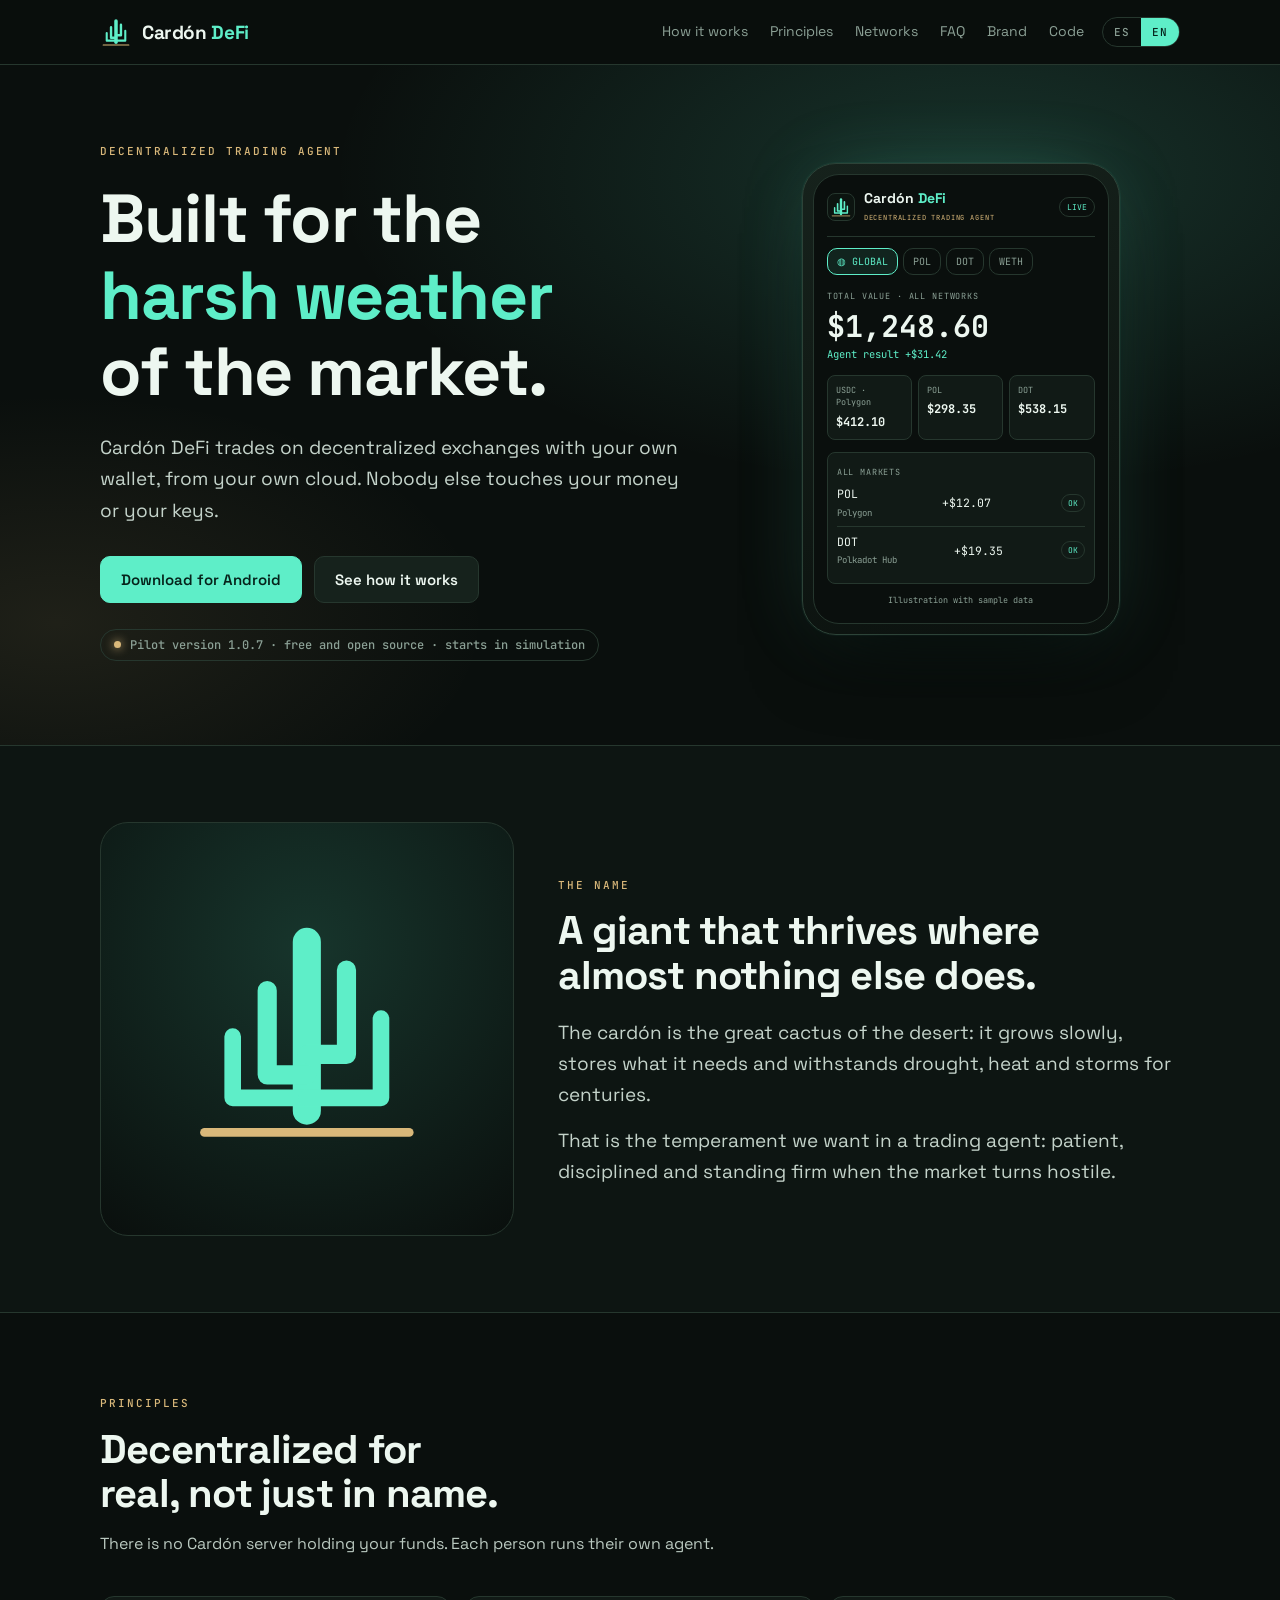
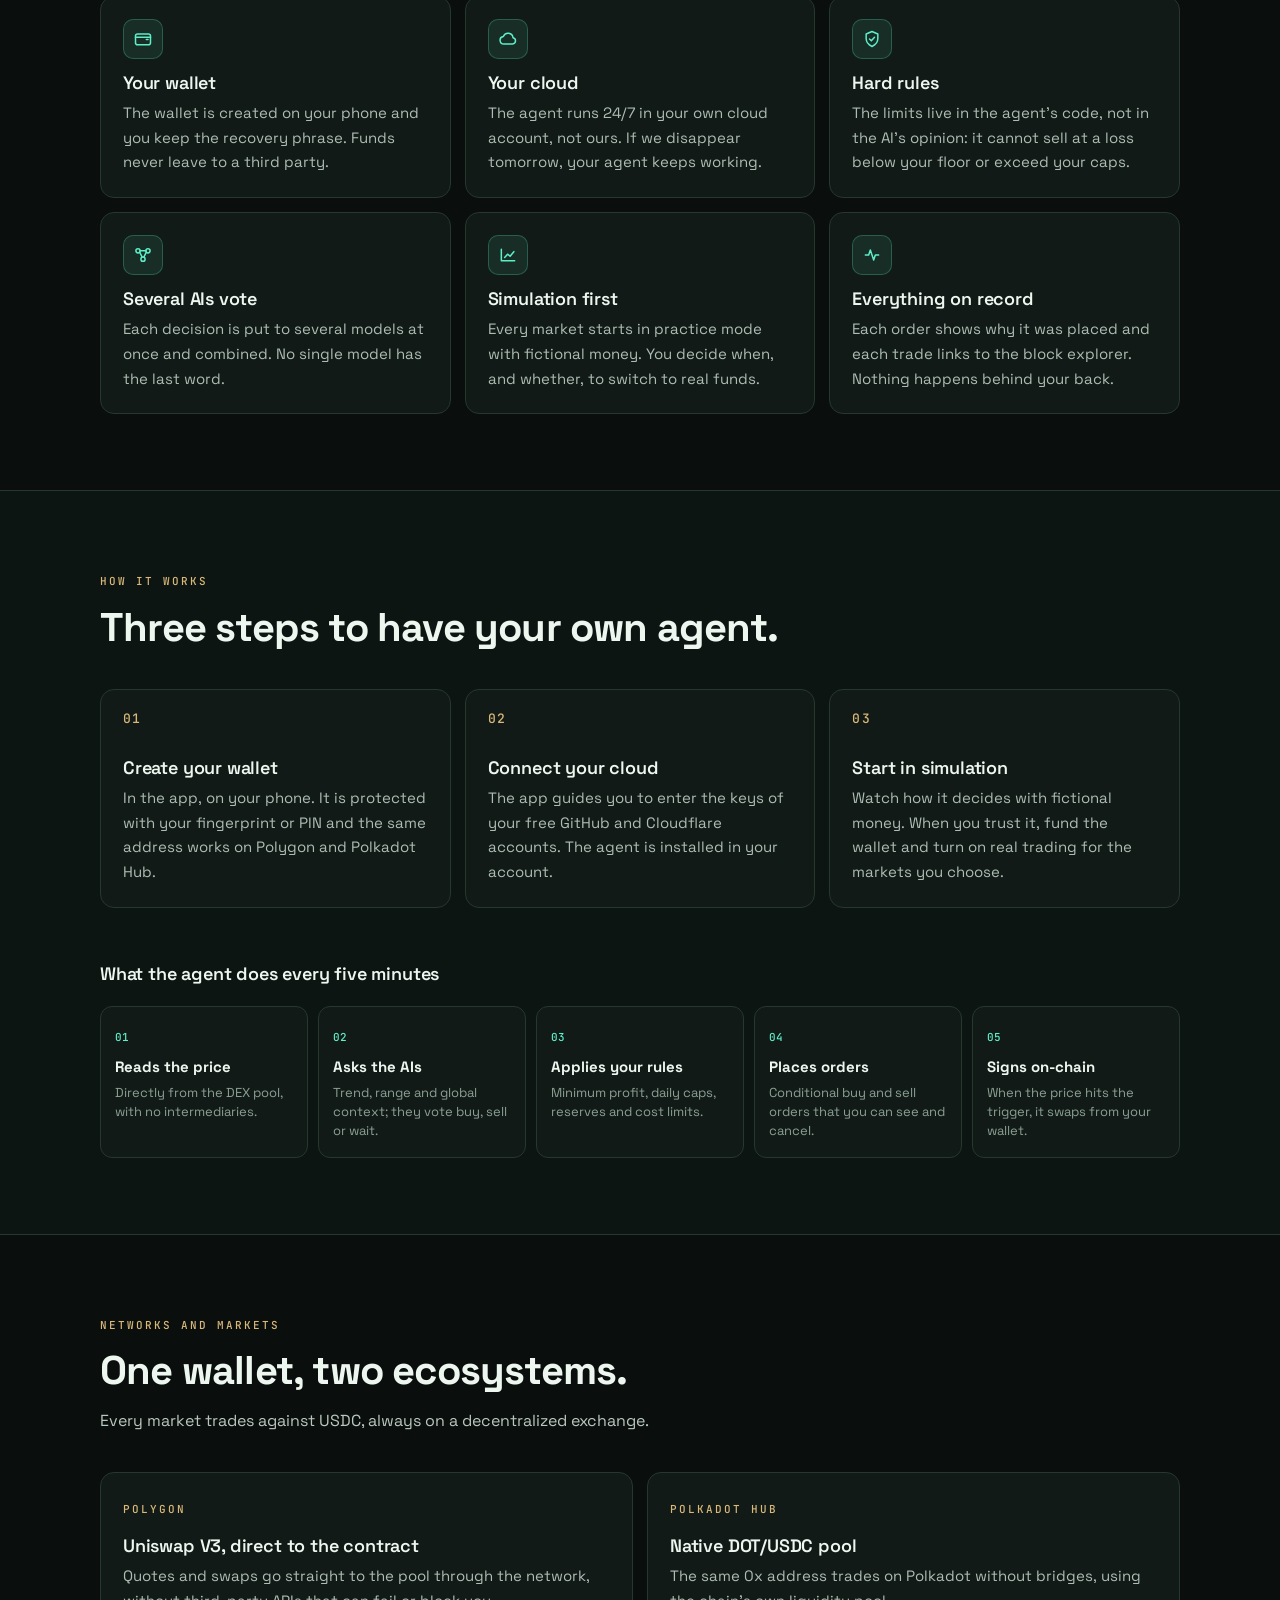
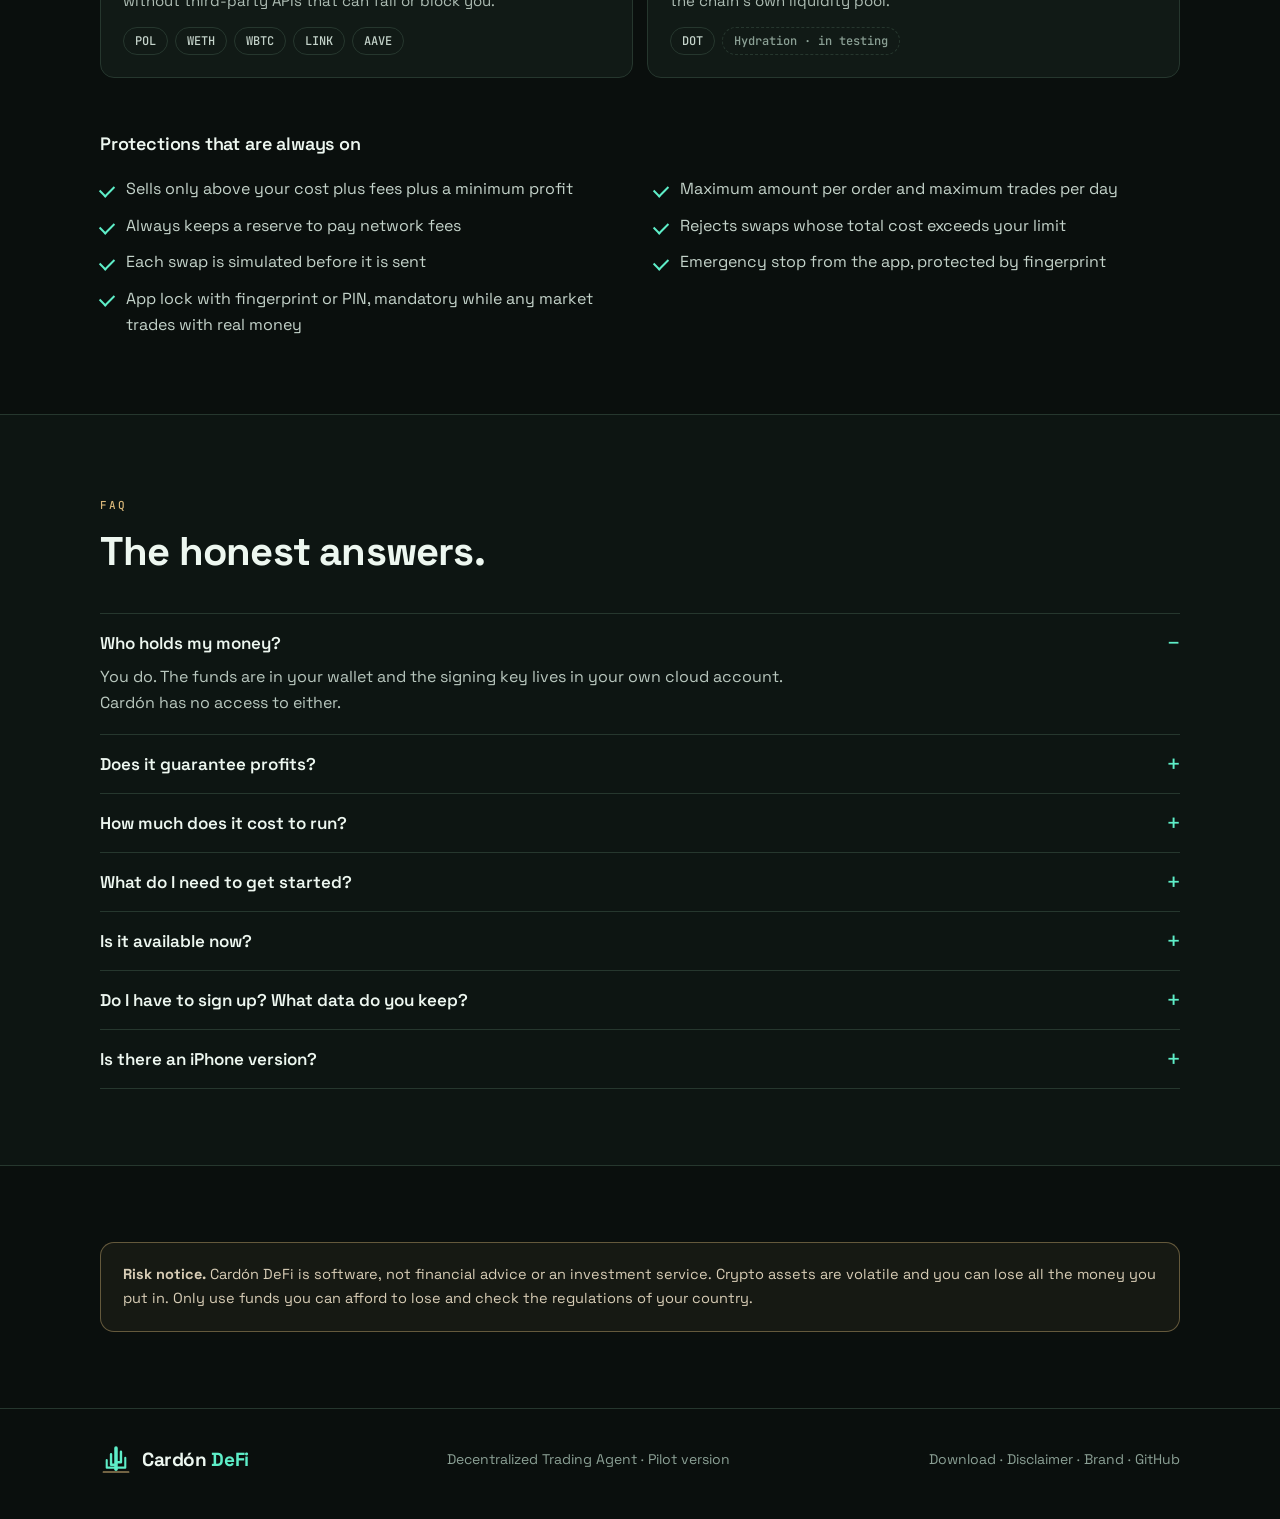
==== commit 87166126: "1.0.7: Cardón Comunidad opcional (registro por correo, qué datos se guardan, contador)" ====
--- a/index.html
+++ b/index.html
@@ -20,7 +20,7 @@
 <h1 data-en="Built for the <span class='accent'>harsh weather</span> of the market.">Hecho para la <span class="accent">intemperie</span> del mercado.</h1>
 <p class="lead" data-en="Cardón DeFi trades on decentralized exchanges with your own wallet, from your own cloud. Nobody else touches your money or your keys.">Cardón DeFi opera en exchanges descentralizados con tu propia wallet y desde tu propia nube. Nadie más toca tu dinero ni tus claves.</p>
 <div class="cta"><a class="btn primary" href="https://github.com/tradiabot/cardon-defi/releases/latest" data-en="Download for Android">Descargar para Android</a><a class="btn" href="#como" data-en="See how it works">Ver cómo funciona</a></div>
-<div class="status"><i></i><span data-en="Pilot version 1.0.6 · free and open source · starts in simulation">Versión piloto 1.0.6 · gratis y de código abierto · empieza en simulación</span></div>
+<div class="status"><i></i><span data-en="Pilot version 1.0.7 · free and open source · starts in simulation">Versión piloto 1.0.7 · gratis y de código abierto · empieza en simulación</span></div><p id="com-count" class="com-count" hidden></p>
 </div>
 <div class="phone" aria-hidden="true"><div class="screen">
 <div class="s-top"><svg viewBox="0 0 100 100" fill="none" stroke-linecap="round" stroke-linejoin="round" aria-hidden="true"><path d="M50 82 L50 16" stroke="currentColor" stroke-width="11"/><path d="M50 60 L65.5 60 L65.5 27" stroke="currentColor" stroke-width="7.5"/><path d="M50 68 L34.5 68 L34.5 35" stroke="currentColor" stroke-width="7.5"/><path d="M50 77 L21 77 L21 53" stroke="currentColor" stroke-width="6.5"/><path d="M50 77 L79 77 L79 46" stroke="currentColor" stroke-width="6.5"/><path d="M10 90.5 L90 90.5" stroke="#d9b87a" stroke-width="3.5"/></svg><div><b>Cardón <em>DeFi</em></b><small>DECENTRALIZED TRADING AGENT</small></div><span class="s-pill">LIVE</span></div>
@@ -92,7 +92,8 @@
 <details><summary data-en="Does it guarantee profits?">¿Garantiza ganancias?</summary><p data-en="No. It is an automation tool with rules that limit mistakes, not a promise of returns. You can lose money, especially in falling markets.">No. Es una herramienta de automatización con reglas que limitan errores, no una promesa de rendimiento. Puedes perder dinero, sobre todo en mercados a la baja.</p></details>
 <details><summary data-en="How much does it cost to run?">¿Cuánto cuesta operarlo?</summary><p data-en="The agent is designed to fit in the free plans of Cloudflare and of the AI providers. You pay the network fees and the DEX fee on each swap. Cardón itself is free; donations are voluntary.">El agente está diseñado para caber en los planes gratuitos de Cloudflare y de los proveedores de IA. Tú pagas las comisiones de red y la del DEX en cada intercambio. Cardón es gratis; las donaciones son voluntarias.</p></details>
 <details><summary data-en="What do I need to get started?">¿Qué necesito para empezar?</summary><p data-en="An Android phone and free GitHub and Cloudflare accounts. An AI key is optional. The app guides you through each step.">Un teléfono Android y cuentas gratuitas de GitHub y Cloudflare. La clave de IA es opcional. La app te guía en cada paso.</p></details>
-<details><summary data-en="Is it available now?">¿Ya está disponible?</summary><p data-en="Yes, as a pilot for Android. It is free and open source, and its author tests it with real funds in small amounts. The automatic installer is new: start in simulation and report any problem on GitHub. It is also under review to be published on F-Droid. When the agent improves, the app updates yours from Settings → My agent.">Sí, como piloto para Android. Es gratis y de código abierto, y su autor lo prueba con fondos reales en montos pequeños. El instalador automático es nuevo: empieza en simulación y reporta cualquier problema en GitHub. También está en revisión para publicarse en F-Droid. Cuando el agente mejora, la app actualiza el tuyo desde Configuración → Mi agente.</p></details>
+<details><summary data-en="Is it available now?">¿Ya está disponible?</summary><p data-en="Yes, as a pilot for Android. It is free and open source, and its author tests it with real funds in small amounts. The automatic installer is new: start in simulation and report any problem on GitHub. To get automatic updates, add it to Obtainium with the GitHub link. It will be submitted to F-Droid again in January 2027, once the project is three months old, as its rules require. When the agent improves, the app updates yours from Settings → My agent.">Sí, como piloto para Android. Es gratis y de código abierto, y su autor lo prueba con fondos reales en montos pequeños. El instalador automático es nuevo: empieza en simulación y reporta cualquier problema en GitHub. Para recibir las actualizaciones solo, agrégala en Obtainium con el enlace de GitHub. Se volverá a enviar a F-Droid en enero de 2027, cuando el proyecto cumpla los tres meses de desarrollo que pide su reglamento. Cuando el agente mejora, la app actualiza el tuyo desde Configuración → Mi agente.</p></details>
+<details><summary data-en="Do I have to sign up? What data do you keep?">¿Tengo que registrarme? ¿Qué datos guardan?</summary><p data-en="No. The app works the same without signing up. If you want, you can leave only your email in Cardón Community to hear about new versions; your phone keeps a key to delete it whenever you want. You can also let your agent share anonymous error reports (error type, fix tried and whether it worked, never your wallet, balances or keys) so that other agents learn which fixes work. Both are optional and the code is open. <a href=&quot;https://cardon-comunidad.pages.dev/&quot;>What is stored</a>.">No. La app funciona igual sin registro. Si quieres, puedes dejar solo tu correo en Cardón Comunidad para recibir avisos de versiones nuevas; tu teléfono guarda una llave para borrarlo cuando quieras. También puedes dejar que tu agente comparta reportes anónimos de errores (el tipo de error, el arreglo probado y si funcionó; nunca tu wallet, saldos ni claves) para que otros agentes aprendan qué arreglos sirven. Las dos cosas son opcionales y el código es abierto. <a href="https://cardon-comunidad.pages.dev/">Qué se guarda</a>.</p></details>
 <details><summary data-en="Is there an iPhone version?">¿Hay versión para iPhone?</summary><p data-en="Not for now. The first version is for Android.">Por ahora no. La primera versión es para Android.</p></details>
 </div></section>
 
@@ -101,4 +102,4 @@
 <footer><div class="wrap"><a class="logo" href="./"><svg viewBox="0 0 100 100" fill="none" stroke-linecap="round" stroke-linejoin="round" aria-hidden="true"><path d="M50 82 L50 16" stroke="currentColor" stroke-width="11"/><path d="M50 60 L65.5 60 L65.5 27" stroke="currentColor" stroke-width="7.5"/><path d="M50 68 L34.5 68 L34.5 35" stroke="currentColor" stroke-width="7.5"/><path d="M50 77 L21 77 L21 53" stroke="currentColor" stroke-width="6.5"/><path d="M50 77 L79 77 L79 46" stroke="currentColor" stroke-width="6.5"/><path d="M10 90.5 L90 90.5" stroke="#d9b87a" stroke-width="3.5"/></svg><span>Cardón <b>DeFi</b></span></a>
 <span data-en="Decentralized Trading Agent · Pilot version">Agente de Trading Descentralizado · Versión piloto</span>
 <span><a href="https://github.com/tradiabot/cardon-defi/releases/latest" data-en="Download">Descargar</a> · <a href="https://github.com/tradiabot/cardon-defi/blob/main/AVISO-LEGAL.md" data-en="Disclaimer">Aviso legal</a> · <a href="brand.html" data-en="Brand">Marca</a> · <a href="https://github.com/tradiabot/cardon-defi">GitHub</a></span></div></footer>
-<script src="i18n.js"></script></body></html>
+<script src="i18n.js"></script><script src="comunidad.js"></script></body></html>
--- a/style.css
+++ b/style.css
@@ -70,3 +70,4 @@
 .tbl{overflow-x:auto}
 :focus-visible{outline:2px solid var(--mint);outline-offset:3px}
 @media(prefers-reduced-motion:reduce){html{scroll-behavior:auto}}
+.com-count{margin:10px 0 0;font:500 12px var(--mono);color:var(--muted)}
